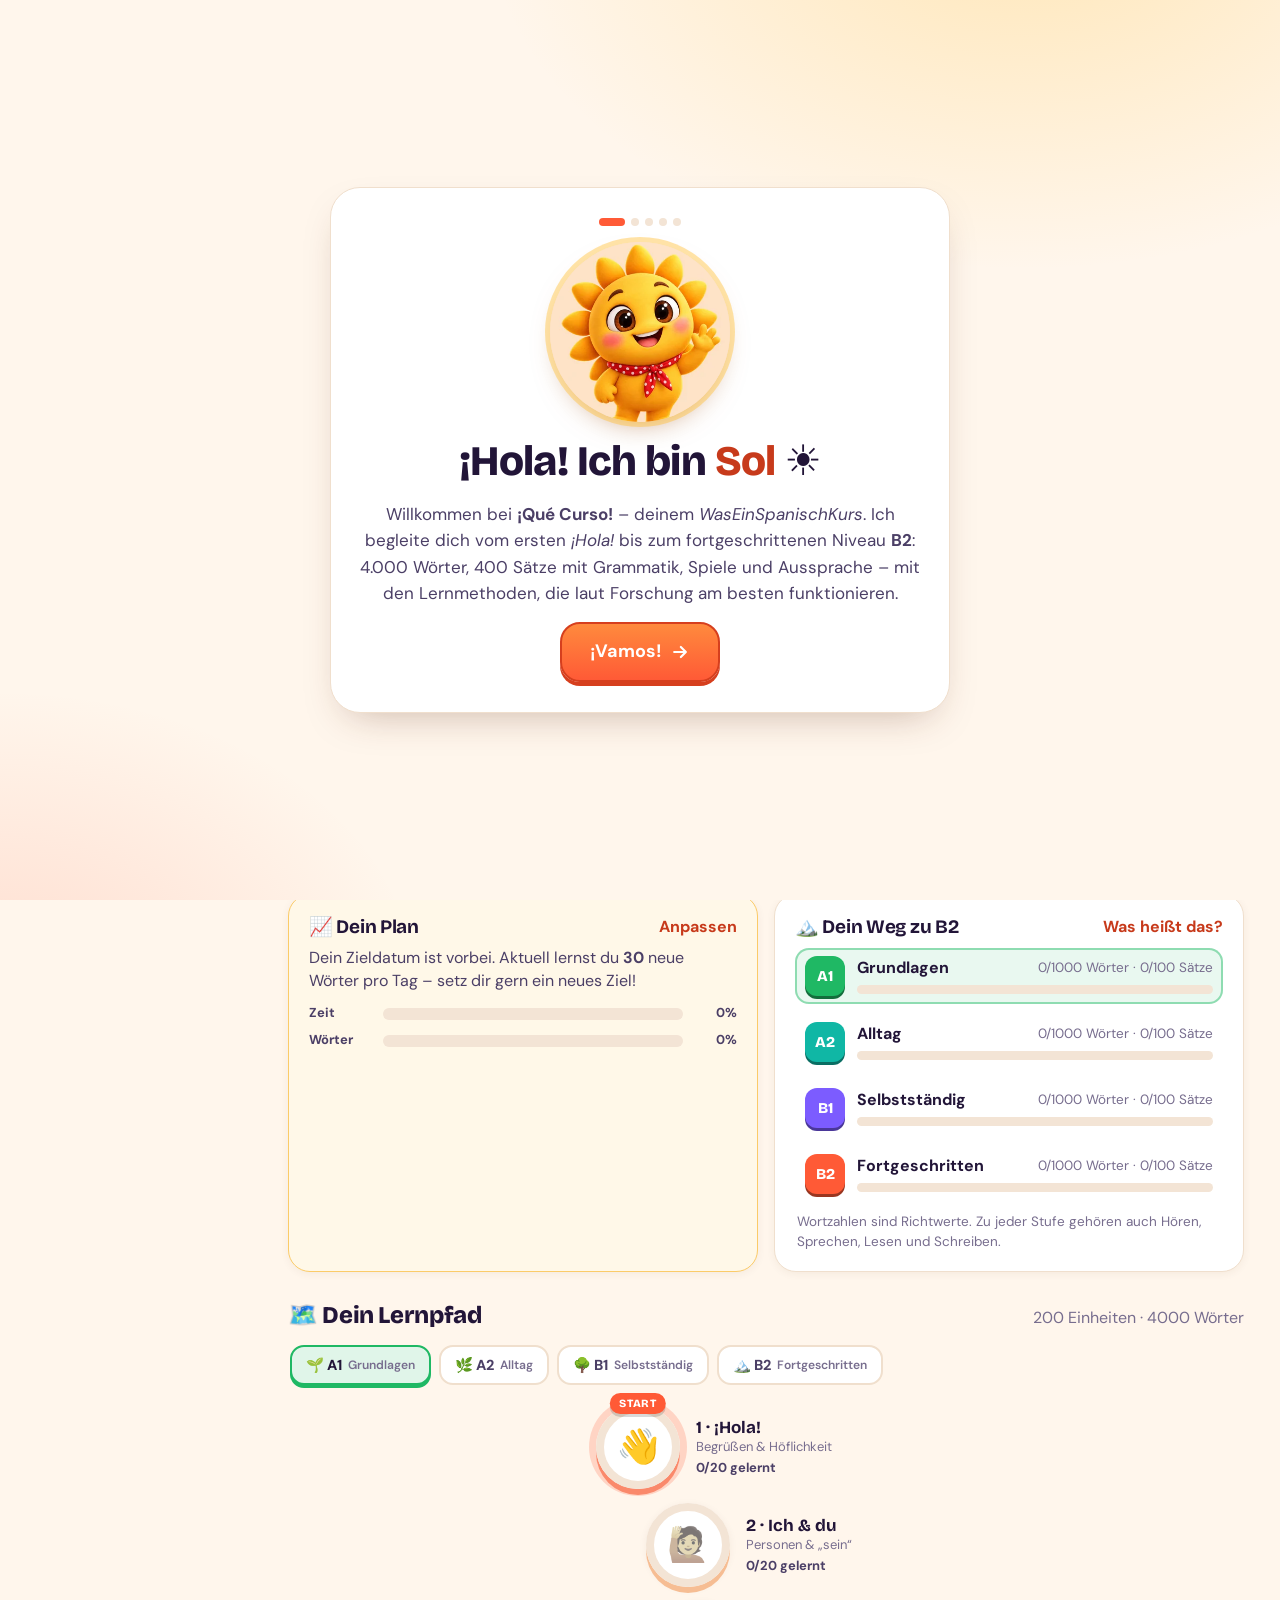
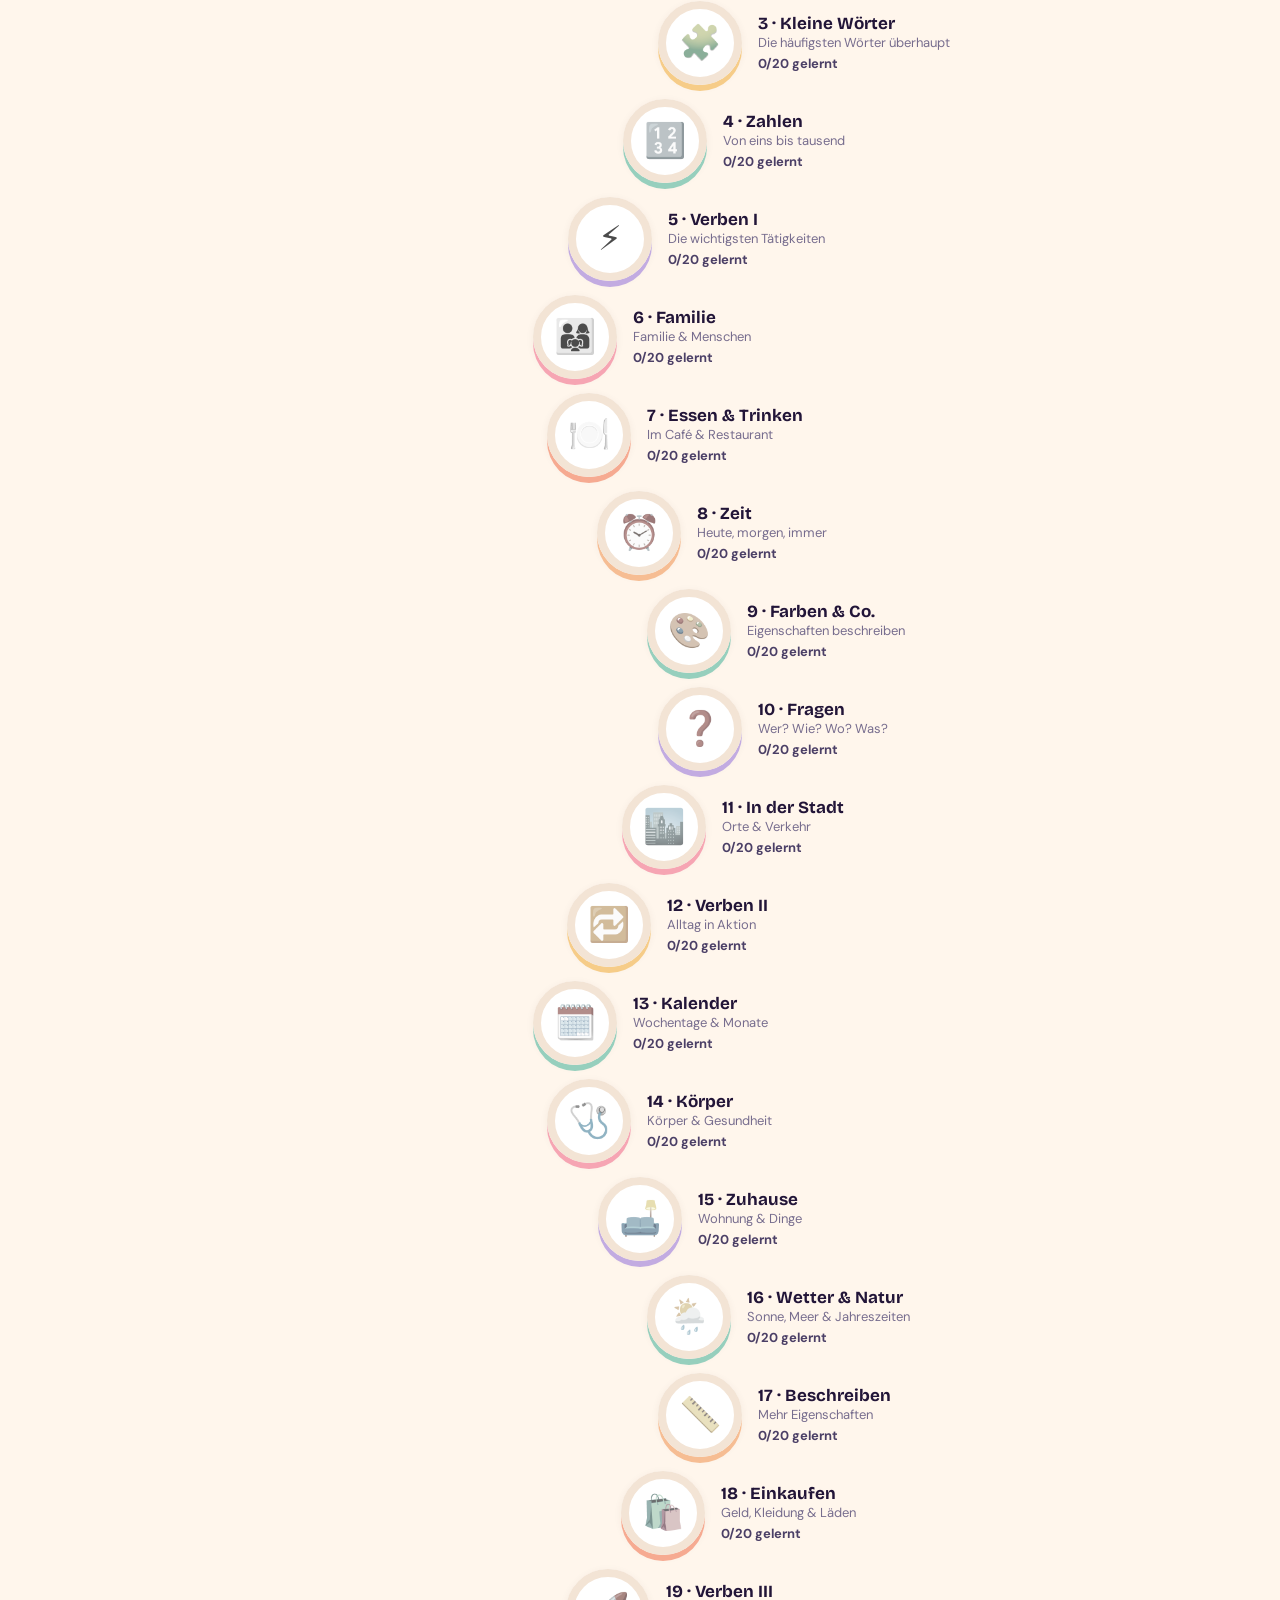
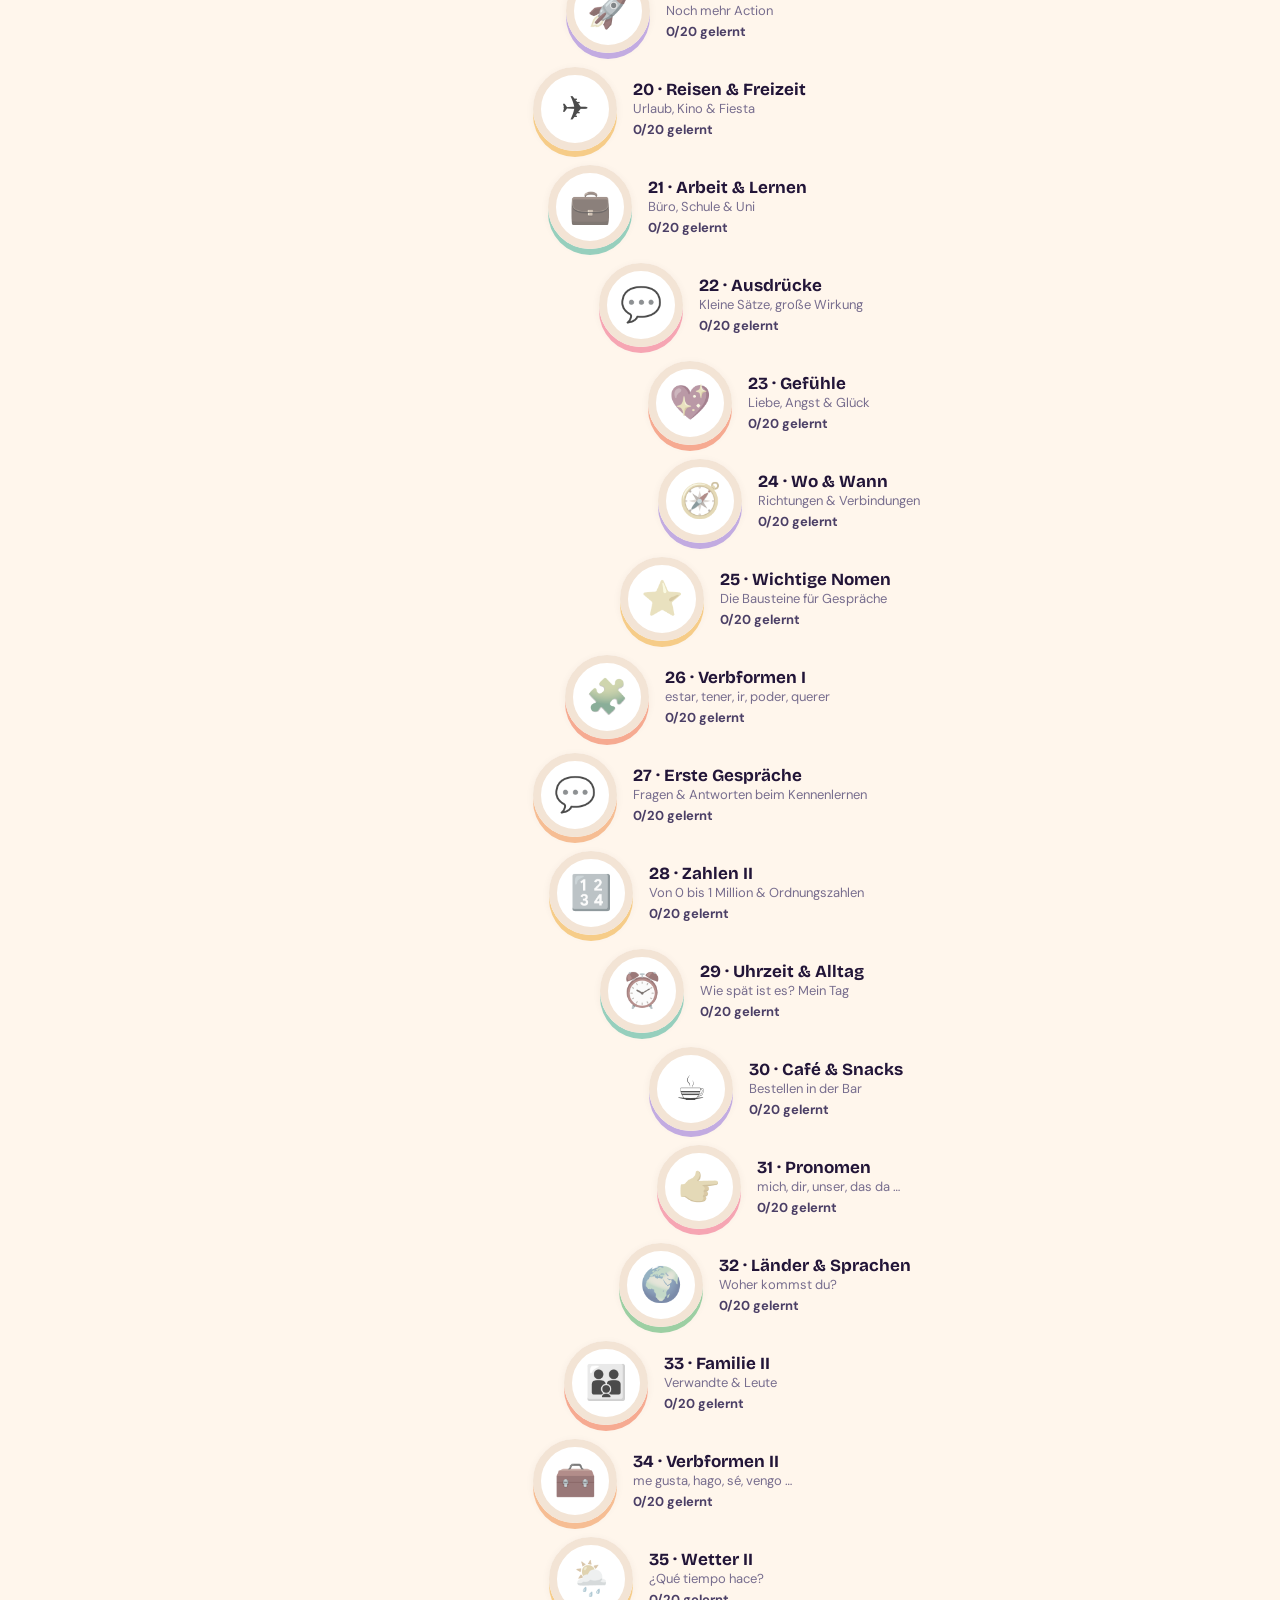
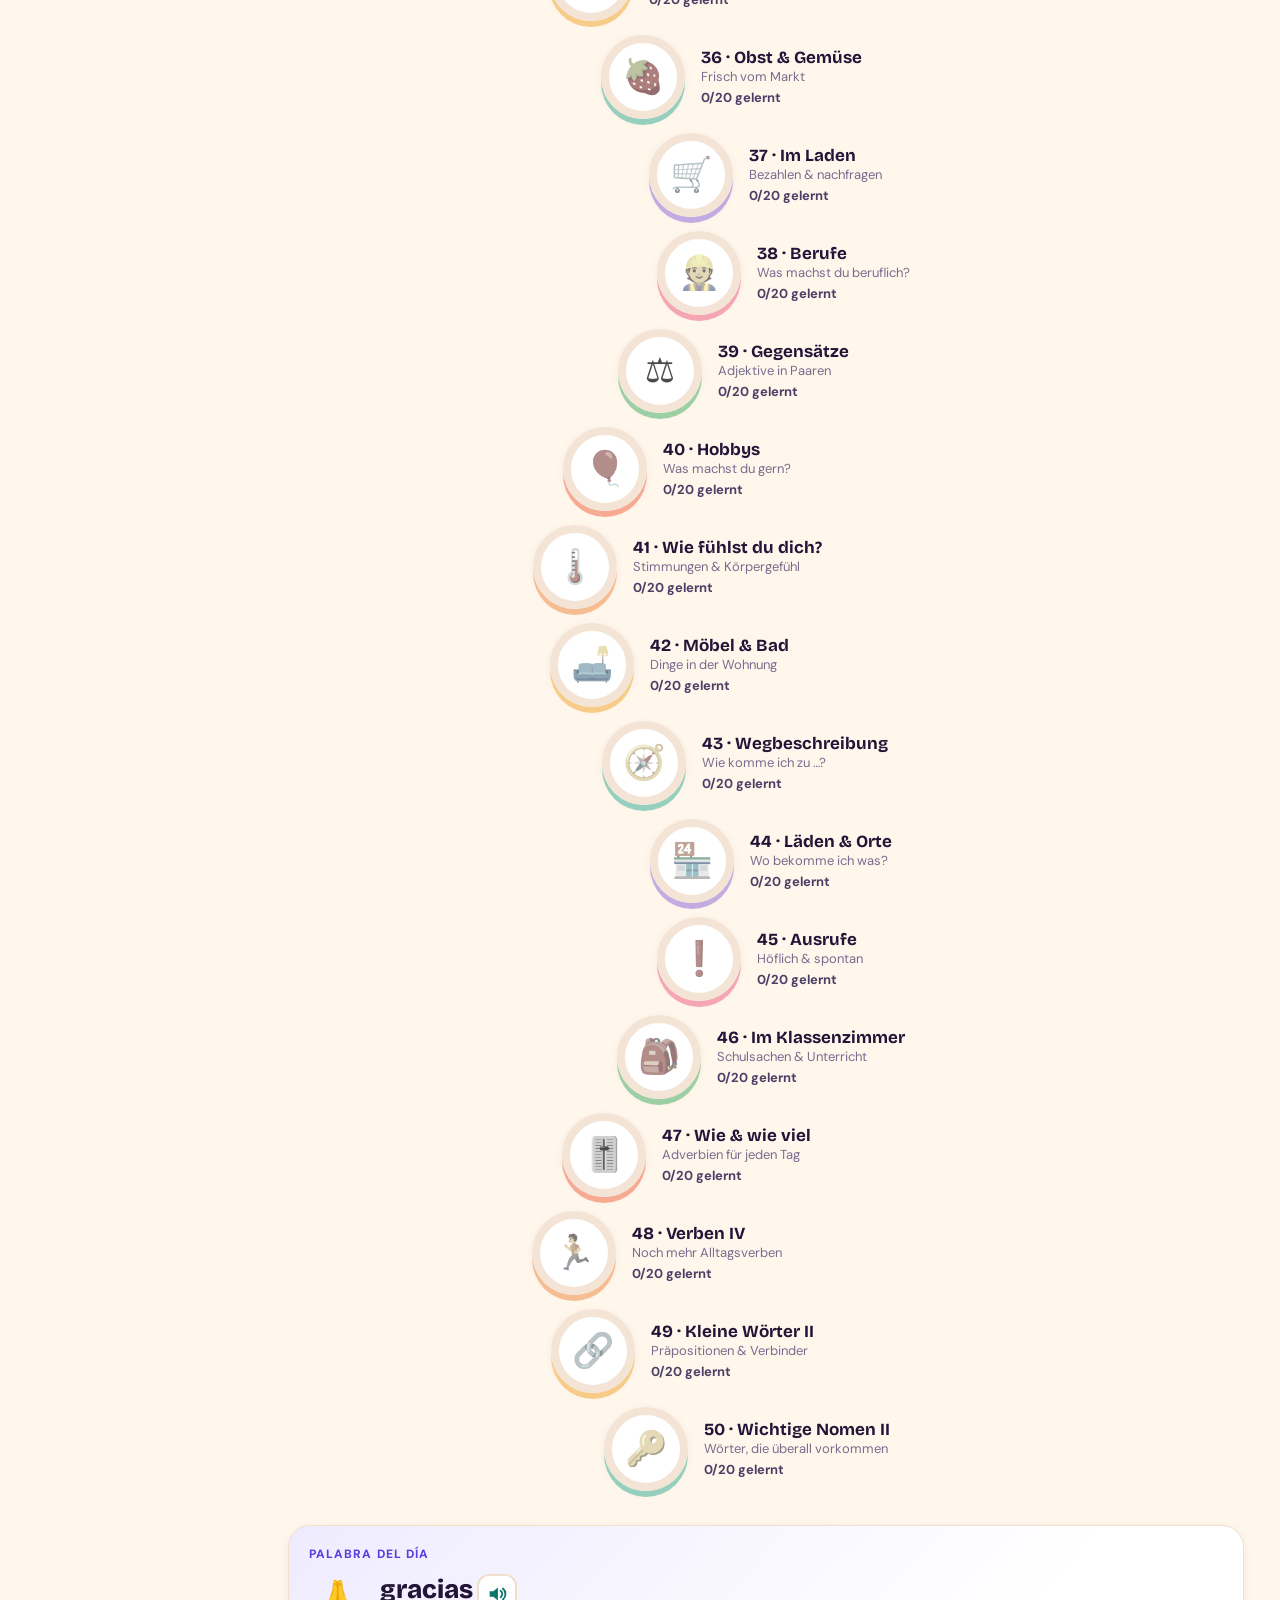
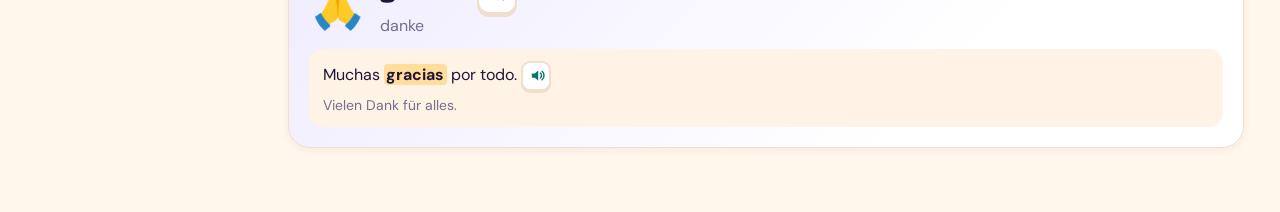
==== index.html @ 117e9589 "Erste Version: ¡Qué Curso! (4.000 Wörter, Verben, Zeiten & Fragen, Web-App) Co-Authored-By: Claude S" ====
<!doctype html>
<html lang="de">
<head>
  <meta charset="utf-8">
  <meta name="viewport" content="width=device-width, initial-scale=1, viewport-fit=cover">
  <title>¡Qué Curso! – Spanisch lernen</title>
  <meta name="description" content="WasEinSpanischKurs – der spielerische Spanischkurs für Deutschsprachige: von A1 bis B2, 4.000 Wörter und 400 Sätze mit Spaced Repetition, Audio, Spielen und Coach Sol.">
  <meta name="theme-color" content="#FF5A36">
  <link rel="icon" type="image/png" href="assets/sol/favicon.png">
  <link rel="manifest" href="manifest.webmanifest">
  <link rel="apple-touch-icon" href="assets/icons/apple-touch-icon.png">
  <meta name="apple-mobile-web-app-capable" content="yes">
  <meta name="mobile-web-app-capable" content="yes">
  <meta name="apple-mobile-web-app-title" content="¡Qué Curso!">
  <meta name="apple-mobile-web-app-status-bar-style" content="default">
  <link rel="preload" as="image" href="assets/sol/wave.webp">
  <link rel="preconnect" href="https://fonts.googleapis.com">
  <link rel="preconnect" href="https://fonts.gstatic.com" crossorigin>
  <link href="https://fonts.googleapis.com/css2?family=Bricolage+Grotesque:opsz,wght@12..96,500;12..96,700;12..96,800&family=DM+Sans:ital,opsz,wght@0,9..40,400;0,9..40,500;0,9..40,700;1,9..40,400&display=swap" rel="stylesheet">
  <link rel="stylesheet" href="css/styles.css">
  <link rel="stylesheet" href="css/extra.css">
  <link rel="stylesheet" href="css/verbs.css">
</head>
<body>
  <div id="app"></div>
  <noscript>¡Qué Curso! braucht JavaScript. Bitte aktiviere es in deinem Browser.</noscript>

  <script src="js/vocab.js"></script>
  <script src="js/vocab-a2.js"></script>
  <script src="js/vocab-b1.js"></script>
  <script src="js/vocab-b2.js"></script>
  <!-- Ergänzungen (Ausbau auf 4.000 Wörter) – core.js sortiert alle Einheiten nach Stufe -->
  <script src="js/vocab-a1b.js"></script>
  <script src="js/vocab-a2b.js"></script>
  <script src="js/vocab-b1b.js"></script>
  <script src="js/vocab-b2b.js"></script>
  <script src="js/sentences.js"></script>
  <script src="js/guide.js"></script>
  <script src="js/verbs-data.js"></script>
  <script src="js/tenses-data.js"></script>
  <script src="js/core.js"></script>
  <script src="js/audio.js"></script>
  <script src="js/ui.js"></script>
  <script src="js/verbs.js"></script>
  <script src="js/session.js"></script>
  <script src="js/drills.js"></script>
  <script src="js/games.js"></script>
  <script src="js/screens.js"></script>
  <script src="js/screens-verbs.js"></script>
  <script src="js/app.js"></script>
  <script src="js/pwa.js"></script>
</body>
</html>
---- css/styles.css ----
/* ¡Qué Curso! – Design
   Warm, sonnig, verspielt: Chili-Orange, Safran, Türkis & Violett. Hell- und Dunkelmodus. */

:root {
  --bg: #FFF6EC;
  --surface: #FFFFFF;
  --surface-2: #FFF3E6;
  --ink: #221538;
  --ink-2: #4B3F66;
  --muted: #776D8E;
  --line: #F0DFCD;
  --track: #F3E4D5;

  --primary: #FF5A36;
  --primary-2: #FF8A3D;
  --primary-dk: #D63F1E;
  --primary-ink: #C73A1B;
  --sun: #FFC23D;
  --sun-ink: #9A6400;
  --teal: #10B7A5;
  --teal-dk: #0B8C7E;
  --teal-ink: #08786C;
  --violet: #7C5CFF;
  --violet-ink: #5B3FE0;
  --pink: #FF4F8B;

  --good: #1FB864; --good-dk: #15924D; --good-ink: #117A3F; --good-bg: #E3F8EB;
  --bad: #F0444B; --bad-dk: #C92F35; --bad-ink: #B4232A; --bad-bg: #FFE8E6;

  --ring-intro: #FFC9B8;
  --ring-learned: #FF5A36;

  /* Diagramme (validiert: CVD-sicher, Kontrast ≥ 3:1) */
  --c1: #E8502E; --c2: #0E9E8F; --plan: #A99FBF;
  --lv0: #EFE3D6; --lv1: #F6926F; --lv2: #EE7048; --lv3: #DD5530; --lv4: #C0421F; --lv5: #9C3415; --lv6: #78270E;

  --shadow-sm: 0 2px 8px rgba(90, 45, 20, .06);
  --shadow: 0 16px 40px -18px rgba(90, 40, 20, .35);
  --radius: 22px;
  --font-d: 'Bricolage Grotesque', ui-rounded, 'Segoe UI', system-ui, sans-serif;
  --font: 'DM Sans', system-ui, -apple-system, 'Segoe UI', Roboto, sans-serif;
  color-scheme: light;
}

@media (prefers-color-scheme: dark) {
  :root:not([data-theme="light"]) {
    --bg: #130E21; --surface: #1F1836; --surface-2: #2A2147;
    --ink: #F7F2FF; --ink-2: #D5CBF0; --muted: #A195C4; --line: #362C5A; --track: #342A57;
    --primary: #FF6A45; --primary-dk: #C4431F; --primary-ink: #FF8E6E;
    --sun-ink: #FFD27A; --teal-ink: #4FE0CF; --violet-ink: #B6A4FF;
    --good-ink: #62E394; --good-bg: #163A2A; --bad-ink: #FF9095; --bad-bg: #43202B;
    --ring-intro: #6E3A36; --ring-learned: #FF6A45;
    --c1: #D9542F; --c2: #14A091; --plan: #8A80A8;
    --lv0: #342A57; --lv1: #A63A18; --lv2: #C44A22; --lv3: #DE5E33; --lv4: #EE7A52; --lv5: #F59C7C; --lv6: #FABDA6;
    --shadow-sm: 0 2px 8px rgba(0, 0, 0, .25);
    --shadow: 0 18px 44px -18px rgba(0, 0, 0, .7);
    color-scheme: dark;
  }
}
:root[data-theme="dark"] {
  --bg: #130E21; --surface: #1F1836; --surface-2: #2A2147;
  --ink: #F7F2FF; --ink-2: #D5CBF0; --muted: #A195C4; --line: #362C5A; --track: #342A57;
  --primary: #FF6A45; --primary-dk: #C4431F; --primary-ink: #FF8E6E;
  --sun-ink: #FFD27A; --teal-ink: #4FE0CF; --violet-ink: #B6A4FF;
  --good-ink: #62E394; --good-bg: #163A2A; --bad-ink: #FF9095; --bad-bg: #43202B;
  --ring-intro: #6E3A36; --ring-learned: #FF6A45;
  --c1: #D9542F; --c2: #14A091; --plan: #8A80A8;
  --lv0: #342A57; --lv1: #A63A18; --lv2: #C44A22; --lv3: #DE5E33; --lv4: #EE7A52; --lv5: #F59C7C; --lv6: #FABDA6;
  --shadow-sm: 0 2px 8px rgba(0, 0, 0, .25);
  --shadow: 0 18px 44px -18px rgba(0, 0, 0, .7);
  color-scheme: dark;
}

/* ---------------- Basis ---------------- */
*, *::before, *::after { box-sizing: border-box; }
html { -webkit-text-size-adjust: 100%; }
body {
  margin: 0;
  font-family: var(--font);
  font-size: 16px;
  line-height: 1.45;
  color: var(--ink);
  background:
    radial-gradient(1100px 600px at 105% -10%, color-mix(in srgb, var(--sun) 22%, transparent), transparent 60%),
    radial-gradient(900px 520px at -10% 105%, color-mix(in srgb, var(--teal) 12%, transparent), transparent 60%),
    var(--bg);
  background-attachment: fixed;
  min-height: 100vh;
  -webkit-font-smoothing: antialiased;
}
h1, h2, h3, h4 { font-family: var(--font-d); letter-spacing: -.015em; line-height: 1.12; }
button { font-family: inherit; }
a { color: var(--primary-ink); }
::selection { background: color-mix(in srgb, var(--sun) 55%, transparent); }
:focus-visible { outline: 3px solid color-mix(in srgb, var(--teal) 70%, transparent); outline-offset: 2px; }
mark { background: color-mix(in srgb, var(--sun) 45%, transparent); color: inherit; padding: 0 .15em; border-radius: .25em; font-weight: 700; }
.ic { width: 22px; height: 22px; flex: none; }

.muted { color: var(--muted); }
.small { font-size: 13.5px; }
.center { text-align: center; }
.row { display: flex; align-items: center; gap: 10px; }
.row.end { justify-content: flex-end; }
.row.center { justify-content: center; }
.row.between { justify-content: space-between; }
.row.wrap { flex-wrap: wrap; }
.gap { gap: 12px; }
.link { color: var(--primary-ink); font-weight: 700; text-decoration: none; }
.link:hover { text-decoration: underline; }
.warn-text { color: var(--bad-ink); font-size: 14px; }
.empty { text-align: center; padding: 40px 16px; color: var(--muted); }

/* ---------------- Layout ---------------- */
#app { display: grid; grid-template-columns: 1fr; min-height: 100vh; }
.main { min-width: 0; }
.sidebar { display: none; }
.topbar {
  position: sticky; top: 0; z-index: 20;
  display: flex; align-items: center; justify-content: space-between; gap: 10px;
  padding: 10px 16px;
  background: color-mix(in srgb, var(--bg) 78%, transparent);
  backdrop-filter: blur(14px); -webkit-backdrop-filter: blur(14px);
}
.brand-mini { display: flex; align-items: center; gap: 6px; font: 800 19px var(--font-d); color: var(--ink); text-decoration: none; letter-spacing: -.02em; white-space: nowrap; }
.xp-l { margin-left: 3px; font-size: 12px; color: var(--muted); }
@media (max-width: 400px) {
  .brand-mini { font-size: 17px; }
  .chip-top { padding: 6px 10px; }
  .xp-l { display: none; }
}
.top-right { display: flex; gap: 8px; align-items: center; margin-left: auto; }
.chip-top { display: inline-flex; align-items: center; gap: 5px; padding: 7px 12px; border-radius: 999px; background: var(--surface); border: 2px solid var(--line); font-size: 14px; white-space: nowrap; }
.chip-top.streak.on { border-color: color-mix(in srgb, var(--primary) 45%, var(--line)); }
.view { max-width: 1040px; margin: 0 auto; padding: 6px 16px 112px; }

.bottom-nav {
  position: fixed; left: 0; right: 0; bottom: 0; z-index: 30;
  display: grid; grid-template-columns: repeat(5, 1fr);
  padding: 6px 6px calc(6px + env(safe-area-inset-bottom));
  background: var(--surface); border-top: 1px solid var(--line);
  box-shadow: 0 -10px 30px -18px rgba(0, 0, 0, .3);
}
.nav-a {
  display: flex; flex-direction: column; align-items: center; gap: 2px;
  padding: 6px 0; border-radius: 14px;
  font-size: 11.5px; font-weight: 700; color: var(--muted); text-decoration: none;
  transition: color .15s, background .15s;
  --nav-cut: var(--surface);
}
.nav-a .ic { width: 24px; height: 24px; }
.nav-a:hover { color: var(--ink-2); }
.nav-a.on { color: var(--primary-ink); background: color-mix(in srgb, var(--primary) 11%, transparent); }
body.in-session .bottom-nav { display: none; }

@media (min-width: 960px) {
  #app { grid-template-columns: 252px 1fr; }
  .sidebar {
    display: flex; flex-direction: column; gap: 22px;
    position: sticky; top: 0; height: 100vh;
    padding: 22px 16px;
    border-right: 1px solid var(--line);
    background: color-mix(in srgb, var(--surface) 65%, transparent);
    backdrop-filter: blur(10px);
  }
  .bottom-nav { display: none; }
  .brand-mini { visibility: hidden; }
  .view { padding: 4px 36px 64px; }
  .topbar { padding: 14px 36px; }
}
.brand { display: flex; align-items: center; gap: 10px; text-decoration: none; color: var(--ink); }
.brand b { display: block; font: 800 23px var(--font-d); letter-spacing: -.02em; }
.brand span { display: block; font-size: 12px; color: var(--muted); font-weight: 600; }
.side-nav { display: flex; flex-direction: column; gap: 4px; }
.side-nav .nav-a { flex-direction: row; gap: 12px; font-size: 15.5px; padding: 11px 14px; }
.side-goal { margin-top: auto; padding: 14px; border-radius: 18px; background: var(--surface); border: 1px solid var(--line); font-size: 14px; }
.sg-head { display: flex; justify-content: space-between; font-weight: 700; margin-bottom: 8px; }
.sg-sub { margin-top: 8px; font-size: 13px; color: var(--muted); }

/* ---------------- Buttons ---------------- */
.btn {
  --b: var(--surface); --bd: var(--line); --fg: var(--ink);
  display: inline-flex; align-items: center; justify-content: center; gap: 8px;
  min-height: 46px; padding: 11px 18px;
  font: 700 15px/1.1 var(--font); color: var(--fg); text-decoration: none;
  background: var(--b); border: 2px solid var(--bd); border-radius: 16px;
  box-shadow: 0 4px 0 var(--bd);
  cursor: pointer; user-select: none;
  transition: transform .08s, box-shadow .08s, filter .15s;
}
.btn:hover { filter: brightness(1.05); }
.btn:active { transform: translateY(3px); box-shadow: 0 1px 0 var(--bd); }
.btn:disabled { opacity: .5; cursor: not-allowed; transform: none; }
.btn .ic { width: 20px; height: 20px; }
.btn.primary { --b: var(--primary); --bd: var(--primary-dk); --fg: #fff; background: linear-gradient(180deg, var(--primary-2), var(--primary)); }
.btn.good { --b: var(--good); --bd: var(--good-dk); --fg: #fff; }
.btn.bad { --b: var(--bad); --bd: var(--bad-dk); --fg: #fff; }
.btn.teal { --b: var(--teal); --bd: var(--teal-dk); --fg: #fff; }
.btn.danger { --b: var(--surface); --bd: color-mix(in srgb, var(--bad) 55%, var(--line)); --fg: var(--bad-ink); }
.btn.ghost { --b: var(--surface); --bd: var(--line); --fg: var(--ink); }
.btn.big { min-height: 52px; padding: 13px 22px; font-size: 16px; }
.btn.huge { min-height: 60px; padding: 16px 28px; font-size: 18px; border-radius: 20px; }
.btn.wide { width: 100%; }
.btn.small { min-height: 36px; padding: 7px 12px; font-size: 13.5px; border-radius: 12px; }
.file-btn { position: relative; }

.icon-btn {
  display: inline-grid; place-items: center; width: 42px; height: 42px; flex: none;
  border-radius: 14px; border: 2px solid var(--line); background: var(--surface); color: var(--ink-2);
  cursor: pointer; text-decoration: none; transition: transform .1s;
}
.icon-btn:hover { color: var(--ink); }
.icon-btn:active { transform: scale(.94); }

.say {
  display: inline-grid; place-items: center; width: 40px; height: 40px; flex: none; vertical-align: middle;
  border-radius: 12px; border: 2px solid var(--line); background: var(--surface); color: var(--teal-ink);
  box-shadow: 0 3px 0 var(--line); cursor: pointer; transition: transform .08s;
}
.say:active { transform: translateY(2px); box-shadow: 0 1px 0 var(--line); }
.say .ic { width: 22px; height: 22px; }
.say.big { width: 58px; height: 58px; border-radius: 18px; background: var(--teal); color: #fff; border-color: var(--teal-dk); box-shadow: 0 4px 0 var(--teal-dk); }
.say.big .ic { width: 30px; height: 30px; }
.say.slow { color: var(--violet-ink); }
.say.mini { width: 30px; height: 30px; border-radius: 9px; box-shadow: 0 2px 0 var(--line); }
.say.mini .ic { width: 17px; height: 17px; }
.say.speaking, .listen-big.speaking { animation: pulse .9s ease-in-out infinite; }

.pill { display: inline-flex; align-items: center; gap: 6px; padding: 4px 10px; border-radius: 999px; font: 800 11.5px var(--font); letter-spacing: .04em; text-transform: uppercase; }
.pill.new, .pill.st-new { background: color-mix(in srgb, var(--sun) 30%, transparent); color: var(--sun-ink); }
.pill.st-learning { background: color-mix(in srgb, var(--primary) 16%, transparent); color: var(--primary-ink); }
.pill.st-learned { background: color-mix(in srgb, var(--teal) 18%, transparent); color: var(--teal-ink); }
.pill.st-master { background: color-mix(in srgb, var(--violet) 18%, transparent); color: var(--violet-ink); }
.pill.st-leech { background: color-mix(in srgb, var(--bad) 16%, transparent); color: var(--bad-ink); }

.card { background: var(--surface); border: 1px solid var(--line); border-radius: var(--radius); padding: 20px; box-shadow: var(--shadow-sm); }
.bar { height: 12px; border-radius: 999px; background: var(--track); overflow: hidden; }
.bar i { display: block; height: 100%; border-radius: inherit; background: linear-gradient(90deg, var(--sun), var(--primary)); transition: width .6s cubic-bezier(.3, 1.2, .5, 1); }

/* ---------------- Maskottchen & Ringe ---------------- */
.mascot { display: block; overflow: visible; }
.mascot .rays { transform-origin: 60px 60px; animation: spin 24s linear infinite; }
.mascot.mood-party, .mascot.mood-cool { animation: bounce 1.2s ease-in-out infinite; }
.ring { position: relative; display: grid; place-items: center; flex: none; }
.ring svg { position: absolute; inset: 0; }
.ring svg circle { transition: stroke-dasharray .8s cubic-bezier(.3, 1.1, .5, 1); }
.ring-in { position: relative; display: flex; flex-direction: column; align-items: center; text-align: center; line-height: 1.1; }

/* ---------------- Start: Hero ---------------- */
.hero {
  position: relative; overflow: hidden;
  display: grid; grid-template-columns: 1fr; gap: 20px;
  margin-top: 6px; padding: 26px 22px;
  border-radius: 30px; color: #fff;
  background: linear-gradient(135deg, #FF4F3A 0%, #FF7A3D 42%, #FFB43A 100%);
  box-shadow: var(--shadow);
}
.hero::before { content: ''; position: absolute; right: -90px; top: -110px; width: 320px; height: 320px; border-radius: 50%; background: rgba(255, 255, 255, .13); }
.hero::after { content: ''; position: absolute; left: 32%; bottom: -150px; width: 300px; height: 300px; border-radius: 50%; background: rgba(255, 255, 255, .08); }
.hero > * { position: relative; z-index: 1; }
.hero-greet { font-weight: 700; font-size: 16px; opacity: .95; }
.hero h1 { font-size: clamp(28px, 4.8vw, 46px); font-weight: 800; margin: 6px 0 10px; line-height: 1.08; }
.hero .hl { display: inline-block; background: #fff; color: #D63F1E; padding: 0 .22em; border-radius: .22em; transform: rotate(-1.5deg); }
.hero .hl2 { display: inline-block; background: #2A1740; color: #fff; padding: 0 .22em; border-radius: .22em; transform: rotate(1deg); }
.hero-sub { margin: 0 0 16px; font-weight: 600; font-size: 15px; opacity: .96; }
.today { display: grid; grid-template-columns: 1fr 1fr; gap: 10px; margin-bottom: 18px; }
.td-item { display: flex; gap: 10px; align-items: center; padding: 12px 14px; border-radius: 18px; background: rgba(255, 255, 255, .17); border: 1px solid rgba(255, 255, 255, .35); font-size: 15px; }
.td-item.ok { background: rgba(255, 255, 255, .3); }
.td-item > div { flex: 1; min-width: 0; }
.td-ic { font-size: 24px; }
.mini-bar { height: 6px; border-radius: 99px; background: rgba(255, 255, 255, .3); margin-top: 6px; overflow: hidden; }
.mini-bar i { display: block; height: 100%; background: #fff; border-radius: inherit; }
.cta-row { display: flex; flex-wrap: wrap; align-items: center; gap: 12px; }
.hero .btn.primary { background: #fff; --bd: #A8321A; --fg: #C73A1B; color: #C73A1B; }
.goal-badge { background: rgba(255, 255, 255, .24); padding: 10px 14px; border-radius: 999px; font-weight: 800; }
.hero-side { display: flex; align-items: center; justify-content: center; position: relative; --track: rgba(255, 255, 255, .22); --ring-intro: rgba(255, 255, 255, .5); --ring-learned: #fff; }
.ring-num { font: 800 48px var(--font-d); letter-spacing: -.03em; }
.ring-lbl { font-size: 13px; font-weight: 700; }
.ring-sub { font-size: 12px; opacity: .85; margin-top: 3px; }
.hero-mascot { position: absolute; right: calc(50% - 150px); bottom: -24px; }
@media (min-width: 760px) {
  .hero { grid-template-columns: 1fr auto; padding: 34px 38px; }
  .hero-side { padding-right: 20px; }
  .hero-mascot { right: -20px; bottom: -26px; }
}
@media (max-width: 480px) { .today { grid-template-columns: 1fr; } .hero-mascot { right: 6px; } }

/* Kennzahlen */
.stat-row { display: grid; grid-template-columns: repeat(2, 1fr); gap: 10px; margin: 16px 0; }
@media (min-width: 760px) { .stat-row { grid-template-columns: repeat(4, 1fr); } }
.stat { display: flex; flex-direction: column; align-items: flex-start; gap: 1px; padding: 14px 16px; border-radius: 20px; background: var(--surface); border: 1px solid var(--line); color: var(--ink); font: inherit; text-align: left; box-shadow: var(--shadow-sm); }
.stat .s-ic { font-size: 21px; width: 40px; height: 40px; display: grid; place-items: center; border-radius: 12px; margin-bottom: 6px; }
.stat b { font: 800 26px var(--font-d); }
.stat span:last-child { font-size: 13px; color: var(--muted); font-weight: 600; }
button.stat { cursor: pointer; transition: transform .12s; }
button.stat:not(:disabled):hover { transform: translateY(-2px); }
button.stat:disabled { cursor: default; }
.t-red .s-ic { background: color-mix(in srgb, var(--primary) 16%, transparent); }
.t-sun .s-ic { background: color-mix(in srgb, var(--sun) 24%, transparent); }
.t-teal .s-ic { background: color-mix(in srgb, var(--teal) 18%, transparent); }
.t-violet .s-ic { background: color-mix(in srgb, var(--violet) 16%, transparent); }

.plan-card.warn { border-color: color-mix(in srgb, var(--sun) 70%, var(--line)); background: color-mix(in srgb, var(--sun) 12%, var(--surface)); }
.plan-head { display: flex; justify-content: space-between; align-items: center; }
.plan-head h3 { margin: 0; font-size: 19px; }
.plan-card p { margin: 8px 0 12px; color: var(--ink-2); }
.pb { display: grid; grid-template-columns: 64px 1fr 44px; align-items: center; gap: 10px; font-size: 13px; font-weight: 700; color: var(--ink-2); margin-top: 8px; }
.pb em { font-style: normal; text-align: right; }
.bar i.time { background: linear-gradient(90deg, var(--violet), var(--pink)); }

.sec-head { display: flex; align-items: baseline; justify-content: space-between; flex-wrap: wrap; gap: 4px 10px; margin: 30px 0 12px; }
.sec-head h2 { margin: 0; font-size: 24px; font-weight: 800; }

/* Lernpfad */
.path { display: flex; flex-direction: column; align-items: center; gap: 14px; padding: 8px 0 12px; --k: .45; }
@media (min-width: 640px) { .path { --k: 1; } }
.pn { display: flex; align-items: center; gap: 16px; width: 340px; max-width: 100%; transform: translateX(calc(var(--off) * var(--k))); }
.pn-btn { position: relative; border: 0; padding: 0; background: none; cursor: pointer; border-radius: 50%; flex: none; transition: transform .15s; }
.pn-btn:hover { transform: scale(1.05); }
.pn-btn:active { transform: scale(.96); }
.pn-btn .ring { background: var(--surface); border-radius: 50%; box-shadow: 0 6px 0 color-mix(in srgb, var(--uc) 40%, var(--line)), var(--shadow-sm); }
.pn-emoji { font-size: 34px; line-height: 1; }
.pn.todo .pn-emoji { filter: grayscale(.7); opacity: .7; }
.pn.done .pn-btn .ring { background: color-mix(in srgb, var(--uc) 16%, var(--surface)); }
.pn.current .pn-btn .ring { animation: bob 2.6s ease-in-out infinite; box-shadow: 0 0 0 7px color-mix(in srgb, var(--uc) 22%, transparent), 0 6px 0 color-mix(in srgb, var(--uc) 55%, var(--line)); }
.pn-flag { position: absolute; top: -12px; left: 50%; transform: translateX(-50%); padding: 4px 9px; border-radius: 999px; background: var(--uc); color: #fff; font: 800 11px var(--font-d); letter-spacing: .08em; box-shadow: 0 3px 0 rgba(0, 0, 0, .15); white-space: nowrap; }
.pn-label { min-width: 0; }
.pn-label b { display: block; font: 700 17px var(--font-d); }
.pn-label span { display: block; font-size: 13px; color: var(--muted); }
.pn-label .pn-count { font-weight: 700; color: var(--ink-2); margin-top: 2px; }

/* Wort des Tages */
.wod { margin-top: 22px; background: linear-gradient(135deg, color-mix(in srgb, var(--violet) 12%, var(--surface)), var(--surface) 70%); }
.wod-tag { font: 800 12px var(--font); letter-spacing: .09em; text-transform: uppercase; color: var(--violet-ink); }
.wod-main { display: flex; align-items: center; gap: 14px; margin: 10px 0; }
.wod-main b { font: 800 26px var(--font-d); }
.wod-emoji { font-size: 46px; }
.wod-ex, .wm-ex, .sh-ex { padding: 12px 14px; border-radius: 14px; background: var(--surface-2); text-align: left; width: 100%; }
.wod-ex small, .wm-ex small, .sh-ex small { display: block; color: var(--muted); margin-top: 4px; font-size: 14px; }

/* ---------------- Seitenköpfe, Suche, Filter ---------------- */
.page-head { padding: 8px 0 16px; }
.page-head h1 { font-size: clamp(28px, 5vw, 40px); font-weight: 800; margin: 4px 0 8px; }
.page-head p { margin: 0 0 8px; max-width: 64ch; }
.search { display: flex; align-items: center; gap: 10px; padding: 0 14px; border-radius: 16px; border: 2px solid var(--line); background: var(--surface); }
.search:focus-within { border-color: var(--teal); }
.search .ic { width: 20px; color: var(--muted); }
.search input { flex: 1; min-width: 0; border: 0; outline: 0; background: transparent; font: 500 16px var(--font); padding: 13px 0; color: var(--ink); }
.filters, .tabs { display: flex; gap: 8px; overflow-x: auto; padding: 12px 2px 4px; scrollbar-width: none; }
.filters::-webkit-scrollbar, .tabs::-webkit-scrollbar { display: none; }
.fchip, .tab { flex: none; padding: 8px 13px; border-radius: 999px; border: 2px solid var(--line); background: var(--surface); font: 700 14px var(--font); color: var(--ink-2); cursor: pointer; }
.fchip span { color: var(--muted); font-weight: 600; margin-left: 3px; }
.fchip.on { background: var(--ink); color: var(--bg); border-color: var(--ink); }
.fchip.on span { color: inherit; opacity: .7; }
.tab { border-radius: 14px; padding: 10px 14px; }
.tab.on { background: var(--primary); color: #fff; border-color: var(--primary-dk); box-shadow: 0 3px 0 var(--primary-dk); }

/* ---------------- Wörterbuch ---------------- */
.wgroup { background: var(--surface); border: 1px solid var(--line); border-radius: 20px; margin-bottom: 10px; overflow: hidden; }
.wgroup summary { display: flex; align-items: center; gap: 10px; padding: 14px 16px; cursor: pointer; list-style: none; }
.wgroup summary::-webkit-details-marker { display: none; }
.wgroup summary::after { content: '›'; font-size: 22px; color: var(--muted); transition: transform .2s; margin-left: 6px; }
.wgroup[open] summary::after { transform: rotate(90deg); }
.wg-emoji { font-size: 24px; }
.wg-bar { margin-left: auto; width: 70px; height: 8px; border-radius: 99px; background: var(--track); overflow: hidden; flex: none; }
.wg-bar i { display: block; height: 100%; background: var(--uc); }
.wlist { padding: 0 8px 8px; }
.wrow { display: flex; align-items: center; gap: 12px; padding: 9px 10px; border-radius: 14px; cursor: pointer; }
.wrow:hover, .wrow:focus-visible { background: var(--surface-2); }
.we { font-size: 26px; width: 36px; text-align: center; flex: none; }
.wt { flex: 1; min-width: 0; }
.wt b { display: block; font-size: 16.5px; }
.wt span { display: block; color: var(--muted); font-size: 14px; white-space: nowrap; overflow: hidden; text-overflow: ellipsis; }
.st-new .wt b { color: var(--ink-2); font-weight: 600; }
.dots { display: inline-flex; gap: 3px; flex: none; }
.dots i { width: 7px; height: 7px; border-radius: 50%; background: var(--track); }
.dots i.on.l1 { background: var(--lv1); } .dots i.on.l2 { background: var(--lv2); } .dots i.on.l3 { background: var(--lv3); }
.dots i.on.l4 { background: var(--lv4); } .dots i.on.l5 { background: var(--lv5); } .dots i.on.l6 { background: var(--lv6); }

/* ---------------- Guía ---------------- */
.guide h2 { font-size: 28px; font-weight: 800; margin: 0 0 6px; }
.guide h3 { font-size: 21px; margin: 26px 0 10px; }
.guide .lead { font-size: 17px; color: var(--ink-2); margin: 0 0 18px; }
.guide p, .guide li { line-height: 1.62; }
.g-cards { display: grid; grid-template-columns: repeat(auto-fill, minmax(260px, 1fr)); gap: 12px; }
.g-card { padding: 16px; border-radius: 18px; background: var(--surface-2); border: 1px solid var(--line); }
.g-card h4 { margin: 6px 0; font-size: 17px; }
.g-card p { margin: 0; font-size: 14.5px; color: var(--ink-2); }
.g-ic { font-size: 28px; }
.g-steps { padding-left: 22px; }
.g-steps li { margin-bottom: 8px; }
.g-list { padding-left: 20px; }
.g-note { margin-top: 20px; padding: 14px 16px; border-radius: 16px; background: color-mix(in srgb, var(--sun) 16%, var(--surface)); border: 1px solid color-mix(in srgb, var(--sun) 50%, transparent); line-height: 1.55; }
.g-rules { display: grid; gap: 10px; }
.g-rule { display: grid; grid-template-columns: 130px 1fr; gap: 14px; align-items: start; padding: 14px; border-radius: 16px; background: var(--surface-2); border: 1px solid var(--line); line-height: 1.6; }
.g-rule.warn { background: color-mix(in srgb, var(--primary) 7%, var(--surface)); border-color: color-mix(in srgb, var(--primary) 30%, var(--line)); }
.g-l { font: 800 18px var(--font-d); color: var(--primary-ink); }
.g-mini { font-size: 13px; color: var(--muted); }
@media (max-width: 560px) { .g-rule { grid-template-columns: 1fr; gap: 4px; } }
b[data-say] { cursor: pointer; color: var(--teal-ink); border-bottom: 2px dotted currentColor; font-weight: 700; border-radius: 3px; transition: background .15s; }
b[data-say]:hover, b[data-say].speaking { background: color-mix(in srgb, var(--teal) 16%, transparent); }
.g-table-wrap { overflow-x: auto; }
.g-table { border-collapse: collapse; width: 100%; min-width: 460px; font-size: 15px; }
.g-table th, .g-table td { padding: 8px 10px; border-bottom: 1px solid var(--line); text-align: left; }
.g-table th { font-family: var(--font-d); }
.g-table strong { color: var(--primary-ink); }
.g-two { display: grid; grid-template-columns: 1fr 1fr; gap: 12px; }
@media (max-width: 560px) { .g-two { grid-template-columns: 1fr; } }
.g-ff { display: grid; grid-template-columns: repeat(auto-fill, minmax(240px, 1fr)); gap: 10px; }
.g-ffi { padding: 14px; border-radius: 16px; background: var(--surface-2); border: 1px solid var(--line); display: flex; flex-direction: column; gap: 2px; }
.g-ffi b { font-size: 18px; width: fit-content; }
.g-ffi span { font-weight: 600; }
.g-ffi em { font-style: normal; font-size: 13.5px; color: var(--bad-ink); }
.g-chips { display: flex; flex-wrap: wrap; gap: 8px; }
.g-chips b[data-say] { padding: 6px 12px; border-radius: 999px; background: var(--good-bg); border: 0; color: var(--good-ink); }

/* ---------------- Spielhalle ---------------- */
.game-grid { display: grid; grid-template-columns: repeat(auto-fill, minmax(240px, 1fr)); gap: 14px; }
.game-card {
  display: flex; flex-direction: column; gap: 8px; padding: 20px; text-align: left;
  border-radius: 24px; border: 2px solid var(--line); color: var(--ink); font: inherit; cursor: pointer;
  background: linear-gradient(160deg, color-mix(in srgb, var(--gc) 17%, var(--surface)), var(--surface) 62%);
  box-shadow: 0 6px 0 color-mix(in srgb, var(--gc) 45%, var(--line));
  transition: transform .15s;
}
.game-card:hover { transform: translateY(-3px) rotate(-.4deg); }
.game-card:active { transform: translateY(2px); }
.gc-ic { font-size: 42px; width: 70px; height: 70px; display: grid; place-items: center; border-radius: 22px; background: color-mix(in srgb, var(--gc) 22%, var(--surface)); }
.game-card h3 { margin: 4px 0 0; font-size: 22px; font-weight: 800; }
.game-card p { margin: 0; color: var(--ink-2); font-size: 14.5px; flex: 1; }
.gc-foot { display: flex; justify-content: space-between; align-items: center; margin-top: 6px; font-weight: 700; font-size: 14px; }
.gc-play { display: inline-flex; align-items: center; gap: 6px; }
.gc-play .ic { width: 18px; height: 18px; }

/* ---------------- Profil & Diagramme ---------------- */
.profile { display: flex; align-items: center; gap: 18px; }
.avatar { width: 76px; height: 76px; flex: none; border-radius: 24px; display: grid; place-items: center; font: 800 36px var(--font-d); color: #fff; background: linear-gradient(135deg, var(--primary), var(--sun)); box-shadow: 0 6px 0 var(--primary-dk); }
.pf-main { flex: 1; min-width: 0; }
.pf-main h2 { margin: 0; font-size: 26px; font-weight: 800; }
.pf-lvl { margin-top: 2px; }
.xpbar { height: 12px; border-radius: 99px; background: var(--track); overflow: hidden; margin: 8px 0 4px; }
.xpbar i { display: block; height: 100%; background: linear-gradient(90deg, var(--sun), var(--primary)); border-radius: inherit; }
.kpis { display: grid; grid-template-columns: repeat(3, 1fr); gap: 10px; margin: 16px 0; }
@media (min-width: 760px) { .kpis { grid-template-columns: repeat(6, 1fr); } }
.kpi { padding: 14px 8px; border-radius: 18px; background: var(--surface); border: 1px solid var(--line); text-align: center; }
.kpi b { display: block; font: 800 23px var(--font-d); }
.kpi span { font-size: 12px; color: var(--muted); font-weight: 700; text-transform: uppercase; letter-spacing: .04em; }
.chart-card { margin-bottom: 16px; }
.ch-head { display: flex; justify-content: space-between; align-items: center; flex-wrap: wrap; gap: 8px; margin-bottom: 8px; }
.ch-head h3 { margin: 0; font-size: 18px; }
.legend { display: flex; gap: 14px; flex-wrap: wrap; font-size: 13px; color: var(--ink-2); }
.legend span { display: inline-flex; align-items: center; gap: 6px; }
.key { display: inline-block; width: 16px; height: 0; border-top: 2px solid; border-radius: 2px; }
.key.s1 { border-color: var(--c1); } .key.s2 { border-color: var(--c2); } .key.plan { border-top: 2px dashed var(--plan); }
.sw { display: inline-block; width: 10px; height: 10px; border-radius: 3px; flex: none; }
.sw.s1 { background: var(--c1); } .sw.s2 { background: var(--c2); }
.chart { display: block; width: 100%; height: auto; overflow: visible; touch-action: pan-y; }
.chart .grid { stroke: var(--line); stroke-width: 1; }
.chart .axis { fill: var(--muted); font: 500 11px var(--font); }
.chart .ln { fill: none; stroke-width: 2; stroke-linejoin: round; stroke-linecap: round; }
.chart .ln.s1 { stroke: var(--c1); } .chart .ln.s2 { stroke: var(--c2); }
.chart .ln.plan { stroke: var(--plan); stroke-dasharray: 5 5; }
.chart .dot { stroke: var(--surface); stroke-width: 2; }
.chart .dot.s1 { fill: var(--c1); } .chart .dot.s2 { fill: var(--c2); }
.chart .today-line { stroke: var(--muted); stroke-width: 1; opacity: .45; }
.chart .xhair { stroke: var(--ink-2); stroke-width: 1; opacity: .6; }
.chart .bar.s1 { fill: var(--c1); } .chart .bar.s2 { fill: var(--c2); }
.chart .bar-g { transition: opacity .15s; }
.chart .bar-g.dim { opacity: .4; }
.chart-tip { position: fixed; z-index: 400; display: none; pointer-events: none; min-width: 130px; padding: 8px 11px; border-radius: 12px; background: var(--surface); color: var(--ink); border: 1px solid var(--line); box-shadow: var(--shadow); font-size: 13px; }
.chart-tip div { display: flex; align-items: center; gap: 6px; margin-top: 3px; color: var(--ink-2); }
.lvbar { display: flex; gap: 2px; height: 22px; border-radius: 8px; overflow: hidden; }
.lvbar i { min-width: 3px; cursor: default; }
.lv0 { background: var(--lv0); } .lv1 { background: var(--lv1); } .lv2 { background: var(--lv2); } .lv3 { background: var(--lv3); }
.lv4 { background: var(--lv4); } .lv5 { background: var(--lv5); } .lv6 { background: var(--lv6); }
.lvlegend { display: flex; flex-wrap: wrap; gap: 8px 16px; margin-top: 12px; font-size: 13px; color: var(--ink-2); }
.lvlegend span { display: inline-flex; align-items: center; gap: 6px; }
.table-view summary { cursor: pointer; color: var(--muted); font-size: 13px; margin-top: 10px; }
.table-view table { width: 100%; border-collapse: collapse; font-size: 14px; margin-top: 8px; }
.table-view th, .table-view td { text-align: left; padding: 6px 8px; border-bottom: 1px solid var(--line); }
.ach-grid { display: grid; grid-template-columns: repeat(auto-fill, minmax(150px, 1fr)); gap: 10px; }
.ach { position: relative; display: flex; flex-direction: column; align-items: center; gap: 4px; padding: 16px 12px 14px; border-radius: 18px; background: var(--surface); border: 1px solid var(--line); text-align: center; }
.ach .ach-ic { font-size: 36px; line-height: 1.1; color: inherit; filter: grayscale(1); opacity: .35; }
.ach b { font: 700 14.5px var(--font-d); }
.ach span { font-size: 12px; color: var(--muted); }
.ach em { position: absolute; top: 8px; right: 10px; font-size: 11px; font-style: normal; color: var(--muted); }
.ach.got { border-color: color-mix(in srgb, var(--sun) 65%, var(--line)); background: color-mix(in srgb, var(--sun) 10%, var(--surface)); }
.ach.got .ach-ic { filter: none; opacity: 1; animation: pop .5s; }

/* ---------------- Einstellungen ---------------- */
.settings { display: grid; gap: 16px; max-width: 780px; }
.set-sec h3 { margin: 0 0 10px; font-size: 20px; }
.set-row { display: flex; align-items: center; justify-content: space-between; gap: 14px; padding: 13px 0; border-top: 1px solid var(--line); cursor: default; }
.set-row.col { flex-direction: column; align-items: stretch; gap: 10px; }
.set-row.hidden { display: none; }
.set-row b { display: block; }
.set-row > div > span { display: block; font-size: 13.5px; color: var(--muted); margin-top: 2px; }
label.set-row { cursor: pointer; }
.range-row { display: flex; align-items: center; gap: 12px; }
.range-row input[type=range] { flex: 1; accent-color: var(--primary); height: 28px; }
.range-row output { min-width: 50px; text-align: center; font: 800 18px var(--font-d); padding: 4px 8px; border-radius: 10px; background: var(--surface-2); }
.settings select, .settings input[type=date], .settings input[type=text], .ob-goal input[type=date] {
  font: 600 15px var(--font); padding: 10px 12px; border-radius: 12px; border: 2px solid var(--line);
  background: var(--surface); color: var(--ink); max-width: 100%; min-width: 0;
}
.settings select { max-width: 280px; }
.switch { position: relative; width: 52px; height: 30px; flex: none; }
.switch input { position: absolute; inset: 0; opacity: 0; margin: 0; cursor: pointer; z-index: 1; }
.switch i { position: absolute; inset: 0; border-radius: 999px; background: var(--track); transition: background .2s; }
.switch i::after { content: ''; position: absolute; top: 3px; left: 3px; width: 24px; height: 24px; border-radius: 50%; background: #fff; box-shadow: 0 2px 5px rgba(0, 0, 0, .25); transition: transform .2s cubic-bezier(.3, 1.4, .5, 1); }
.switch input:checked + i { background: var(--good); }
.switch input:checked + i::after { transform: translateX(22px); }
.switch input:disabled + i { opacity: .4; }
.switch input:focus-visible + i { outline: 3px solid color-mix(in srgb, var(--teal) 70%, transparent); outline-offset: 2px; }
.seg { display: flex; flex-wrap: wrap; gap: 4px; padding: 4px; border-radius: 14px; background: var(--surface-2); }
.seg button { flex: 1; padding: 10px 12px; border: 0; border-radius: 11px; background: transparent; font: 700 14px var(--font); color: var(--ink-2); cursor: pointer; white-space: nowrap; }
.seg button.on { background: var(--surface); color: var(--ink); box-shadow: 0 2px 8px rgba(0, 0, 0, .1); }
.set-summary, .ob-calc { display: flex; align-items: center; gap: 16px; padding: 16px; margin-bottom: 8px; border-radius: 20px; text-align: left; background: color-mix(in srgb, var(--sun) 16%, var(--surface)); border: 1px solid color-mix(in srgb, var(--sun) 45%, transparent); }
.set-summary.warn { background: color-mix(in srgb, var(--bad) 9%, var(--surface)); border-color: color-mix(in srgb, var(--bad) 35%, transparent); }
.set-summary p, .ob-calc p { margin: 4px 0 0; font-size: 14.5px; color: var(--ink-2); }
.ss-big { display: flex; flex-direction: column; align-items: center; flex: none; min-width: 84px; }
.ss-big b { font: 800 46px/1 var(--font-d); color: var(--primary-ink); }
.ss-big span { font-size: 11px; font-weight: 800; text-transform: uppercase; letter-spacing: .04em; text-align: center; color: var(--ink-2); margin-top: 4px; }
.ss-int { font: 700 16px var(--font-d); }

/* ---------------- Modal & Toast ---------------- */
.modal-wrap { position: fixed; inset: 0; z-index: 200; display: grid; place-items: center; padding: 16px; background: rgba(20, 10, 35, .5); backdrop-filter: blur(4px); opacity: 0; transition: opacity .2s; }
.modal-wrap.show { opacity: 1; }
.modal { position: relative; width: min(640px, 100%); max-height: calc(100vh - 32px); overflow: auto; padding: 26px 22px 22px; border-radius: 26px; background: var(--surface); box-shadow: 0 30px 80px -20px rgba(0, 0, 0, .5); transform: translateY(24px) scale(.97); transition: transform .28s cubic-bezier(.3, 1.4, .5, 1); }
.modal-wrap.show .modal { transform: none; }
.modal.small { width: min(430px, 100%); }
.modal.narrow { width: min(500px, 100%); }
.modal-x { position: absolute; top: 12px; right: 12px; z-index: 2; }
@media (max-width: 560px) {
  .modal-wrap { place-items: end center; padding: 0; }
  .modal { border-radius: 26px 26px 0 0; max-height: 90vh; padding-bottom: calc(22px + env(safe-area-inset-bottom)); }
}
.confirm p { margin: 8px 40px 18px 0; font-size: 16px; line-height: 1.5; }
.unit-modal .um-head { display: flex; gap: 14px; align-items: center; padding-right: 40px; }
.um-emoji { font-size: 42px; width: 72px; height: 72px; flex: none; display: grid; place-items: center; border-radius: 22px; background: color-mix(in srgb, var(--uc) 20%, var(--surface)); }
.um-head h2 { margin: 2px 0; font-size: 26px; font-weight: 800; }
.um-stats { display: flex; gap: 16px; flex-wrap: wrap; margin: 16px 0; font-size: 14px; color: var(--ink-2); }
.um-actions { display: flex; flex-wrap: wrap; gap: 10px; margin-bottom: 14px; }
.um-words { border-top: 1px solid var(--line); padding-top: 8px; }
.word-modal { display: flex; flex-direction: column; align-items: center; gap: 10px; text-align: center; }
.wm-emoji { font-size: 64px; line-height: 1; }
.word-modal h2 { margin: 0; font-size: 32px; font-weight: 800; display: flex; align-items: center; justify-content: center; flex-wrap: wrap; gap: 8px; }
.wm-de { font-size: 19px; font-weight: 700; color: var(--ink-2); }
.wm-tip, .sh-tip, .intro-tip { width: 100%; padding: 11px 14px; border-radius: 14px; text-align: left; font-size: 14.5px; line-height: 1.5; background: color-mix(in srgb, var(--violet) 10%, var(--surface)); border: 1px dashed color-mix(in srgb, var(--violet) 40%, transparent); color: var(--ink-2); }
.wm-srs { font-size: 14px; color: var(--ink-2); line-height: 1.7; }
.word-modal .row { width: 100%; }

#toasts { position: fixed; top: 14px; left: 50%; transform: translateX(-50%); z-index: 300; display: flex; flex-direction: column; gap: 8px; width: min(430px, calc(100% - 32px)); pointer-events: none; }
.toast { display: flex; align-items: center; gap: 12px; padding: 12px 16px; border-radius: 18px; background: var(--ink); color: var(--bg); box-shadow: var(--shadow); font-size: 15px; line-height: 1.35; transform: translateY(-16px); opacity: 0; transition: transform .35s cubic-bezier(.3, 1.4, .5, 1), opacity .3s; }
.toast.show { transform: none; opacity: 1; }
.toast.gold { background: linear-gradient(135deg, #FFD260, #FF9A45); color: #2A1500; }
.t-ic { font-size: 28px; }
.confetti { position: fixed; inset: 0; width: 100%; height: 100%; pointer-events: none; z-index: 500; }
.chart-tip .key, .chart-tip .sw { flex: none; }

/* ---------------- Session ---------------- */
.session, .game-ov, .onboard { position: fixed; inset: 0; z-index: 100; display: flex; flex-direction: column; background: var(--bg); }
.session { background: radial-gradient(900px 400px at 50% -10%, color-mix(in srgb, var(--sun) 16%, transparent), transparent 70%), var(--bg); }
.s-top { display: flex; align-items: center; gap: 14px; width: 100%; max-width: 780px; margin: 0 auto; padding: 14px 16px; }
.s-bar { flex: 1; height: 16px; border-radius: 999px; background: var(--track); overflow: hidden; }
.s-bar i { display: block; height: 100%; width: 0; border-radius: inherit; background: linear-gradient(90deg, var(--sun), var(--primary)); box-shadow: inset 0 4px 0 rgba(255, 255, 255, .3); transition: width .45s cubic-bezier(.3, 1.3, .5, 1); }
.s-combo { min-width: 64px; text-align: right; }
.combo-pill { display: inline-block; padding: 6px 11px; border-radius: 999px; background: linear-gradient(135deg, var(--sun), var(--primary)); color: #fff; font: 800 15px var(--font-d); box-shadow: 0 3px 0 var(--primary-dk); }
.combo-pill.bump { animation: bump .45s; }
.s-stage { flex: 1; overflow-y: auto; padding: 6px 16px 24px; -webkit-overflow-scrolling: touch; }
.s-foot { display: flex; align-items: center; justify-content: flex-end; gap: 10px; flex-wrap: wrap; border-top: 2px solid var(--line); background: var(--surface); padding: 14px max(16px, calc((100% - 680px) / 2)) calc(14px + env(safe-area-inset-bottom)); }
.s-foot.hidden { visibility: hidden; }
.s-foot .btn.big, .s-foot .btn.primary { min-width: 150px; }
.s-foot > .muted { margin-right: auto; }
@media (max-width: 520px) { .s-foot .btn { flex: 1; padding-inline: 10px; } .s-foot .btn.primary { flex: 2; min-width: 0; } }
.s-sheet { position: absolute; left: 0; right: 0; bottom: 0; z-index: 5; max-height: 72vh; overflow-y: auto; transform: translateY(105%); transition: transform .32s cubic-bezier(.3, 1.2, .5, 1); padding: 16px max(16px, calc((100% - 680px) / 2)) calc(16px + env(safe-area-inset-bottom)); border-top: 3px solid transparent; box-shadow: 0 -18px 40px -24px rgba(0, 0, 0, .35); }
.s-sheet.show { transform: none; }
.s-sheet.ok { background: var(--good-bg); border-color: var(--good); }
.s-sheet.bad { background: var(--bad-bg); border-color: var(--bad); }
.sh-in { display: flex; flex-direction: column; gap: 10px; }
.sh-head { display: flex; align-items: center; gap: 10px; }
.sh-head h3 { margin: 0; font-size: 26px; font-weight: 800; }
.s-sheet.ok h3 { color: var(--good-ink); }
.s-sheet.bad h3 { color: var(--bad-ink); }
.sh-xp { margin-left: auto; font: 800 16px var(--font-d); color: var(--sun-ink); background: color-mix(in srgb, var(--sun) 25%, transparent); padding: 4px 10px; border-radius: 999px; }
.sh-answer { font-size: 19px; display: flex; align-items: center; gap: 8px; flex-wrap: wrap; }
.sh-answer b { font-size: 22px; }
.sh-note { margin: 0; color: var(--ink-2); }
.sh-word { display: flex; align-items: center; gap: 10px; font-size: 16px; }
.sh-word > div { flex: 1; }
.sh-emoji { font-size: 28px; }
.s-sheet .sh-ex, .s-sheet .sh-tip { background: color-mix(in srgb, var(--surface) 70%, transparent); }

.ex { display: flex; flex-direction: column; gap: 18px; max-width: 660px; margin: 0 auto; padding-top: 8px; }
.ex-label { display: flex; align-items: center; gap: 10px; flex-wrap: wrap; font: 700 21px var(--font-d); color: var(--ink-2); }
.hint-text { text-align: center; color: var(--muted); font-size: 14px; margin: 0; }

.intro-card { position: relative; overflow: hidden; padding: 30px 22px 22px; border-radius: 28px; text-align: center; background: var(--surface); border: 2px solid var(--line); box-shadow: 0 8px 0 color-mix(in srgb, var(--uc) 35%, var(--line)); }
.intro-card::before { content: ''; position: absolute; left: 0; right: 0; top: 0; height: 8px; background: var(--uc); }
.intro-emoji { font-size: 76px; line-height: 1; animation: pop .5s cubic-bezier(.3, 1.6, .5, 1); }
.intro-es { margin-top: 10px; font: 800 clamp(34px, 7vw, 50px)/1.05 var(--font-d); letter-spacing: -.02em; color: var(--primary-ink); }
.intro-audio { display: flex; justify-content: center; align-items: center; gap: 10px; margin: 14px 0 10px; }
.intro-de { font-size: 21px; font-weight: 700; color: var(--ink-2); }
.intro-ex { margin-top: 16px; padding: 14px; border-radius: 16px; background: var(--surface-2); text-align: left; font-size: 17px; }
.intro-ex > div { display: flex; align-items: center; justify-content: space-between; gap: 8px; }
.intro-ex small { display: block; color: var(--muted); margin-top: 4px; font-size: 14.5px; }
.intro-tip { margin-top: 12px; }

.prompt-card { display: flex; flex-direction: column; align-items: center; gap: 10px; padding: 26px 20px; border-radius: 26px; text-align: center; background: var(--surface); border: 2px solid var(--line); box-shadow: 0 6px 0 var(--line); }
.p-emoji { font-size: 60px; line-height: 1; }
.p-main { font: 800 clamp(26px, 5.6vw, 38px)/1.12 var(--font-d); }
.p-main.es { color: var(--primary-ink); }
.p-sub { color: var(--muted); font-weight: 600; }
.opts { display: grid; grid-template-columns: 1fr; gap: 10px; }
@media (min-width: 560px) { .opts { grid-template-columns: 1fr 1fr; } }
.opt {
  display: flex; align-items: center; gap: 12px; min-height: 62px; padding: 12px 16px; text-align: left;
  border-radius: 18px; border: 2px solid var(--line); background: var(--surface); box-shadow: 0 4px 0 var(--line);
  font: 600 17px/1.25 var(--font); color: var(--ink); cursor: pointer;
  transition: transform .08s, border-color .15s, background .15s;
}
.opt:hover:not(:disabled) { border-color: color-mix(in srgb, var(--teal) 55%, var(--line)); }
.opt:active:not(:disabled) { transform: translateY(3px); box-shadow: 0 1px 0 var(--line); }
.opt:disabled { cursor: default; }
.opt .k { display: grid; place-items: center; width: 28px; height: 28px; flex: none; border-radius: 9px; border: 2px solid var(--line); font-size: 13px; font-weight: 800; color: var(--muted); }
.opt.right { border-color: var(--good); background: var(--good-bg); box-shadow: 0 4px 0 var(--good); }
.opt.right .k { background: var(--good); border-color: var(--good); color: #fff; }
.opt.wrong { border-color: var(--bad); background: var(--bad-bg); box-shadow: 0 4px 0 var(--bad); animation: shake .4s; }
.opt.wrong .k { background: var(--bad); border-color: var(--bad); color: #fff; }
@media (hover: none) { .opt .k { display: none; } }

.listen-box { display: flex; align-items: center; justify-content: center; gap: 16px; padding: 14px; }
.listen-big { display: grid; place-items: center; width: 116px; height: 116px; border: 0; border-radius: 36px; cursor: pointer; color: #fff; background: linear-gradient(160deg, #2BD6C2, var(--teal)); box-shadow: 0 7px 0 var(--teal-dk), 0 18px 34px -12px rgba(16, 183, 165, .65); transition: transform .08s; }
.listen-big:active { transform: translateY(4px); box-shadow: 0 3px 0 var(--teal-dk); }
.listen-big .ic { width: 58px; height: 58px; }

.type-box input { width: 100%; padding: 16px 18px; font: 600 22px var(--font); color: var(--ink); border-radius: 18px; border: 2px solid var(--line); background: var(--surface); outline: none; box-shadow: inset 0 3px 0 var(--surface-2); transition: border-color .15s, box-shadow .15s; }
.type-box input:focus { border-color: var(--teal); box-shadow: 0 0 0 4px color-mix(in srgb, var(--teal) 22%, transparent); }
input.right { border-color: var(--good) !important; background: var(--good-bg) !important; }
input.wrong { border-color: var(--bad) !important; background: var(--bad-bg) !important; }
.accents { display: flex; flex-wrap: wrap; justify-content: center; gap: 6px; }
.acc { width: 42px; height: 42px; border-radius: 12px; border: 2px solid var(--line); background: var(--surface); box-shadow: 0 3px 0 var(--line); font: 700 18px var(--font); color: var(--ink); cursor: pointer; }
.acc:active { transform: translateY(2px); box-shadow: 0 1px 0 var(--line); }
.hint-line { text-align: center; min-height: 30px; }
.pattern { font: 700 22px ui-monospace, 'Cascadia Mono', Consolas, monospace; letter-spacing: .18em; }
.pattern i { font-style: normal; color: var(--muted); }
.pattern b { color: var(--teal-ink); }

.sentence-card { padding: 22px 20px; border-radius: 24px; text-align: center; background: var(--surface); border: 2px solid var(--line); box-shadow: 0 6px 0 var(--line); }
.s-es { font-size: clamp(20px, 4.3vw, 27px); font-weight: 600; line-height: 1.55; }
.s-de { margin-top: 8px; color: var(--muted); font-size: 16px; }
.s-de.big { margin: 0; color: var(--ink); font-size: clamp(19px, 4vw, 23px); font-weight: 600; }
.s-hint { margin-top: 10px; font-size: 14px; color: var(--ink-2); }
.blank { display: inline-block; min-width: 92px; height: 1.25em; margin: 0 4px; vertical-align: bottom; border-bottom: 3px solid var(--primary); }
.blank.right, .blank.wrong { min-width: 0; height: auto; padding: 0 4px; border-radius: 6px; font-weight: 800; }
.blank.right { color: var(--good-ink); border-color: var(--good); background: var(--good-bg); }
.blank.wrong { color: var(--bad-ink); border-color: var(--bad); background: var(--bad-bg); }

.build-line { display: flex; flex-wrap: wrap; align-content: flex-start; gap: 8px; min-height: 68px; padding: 10px 4px; border-bottom: 2px dashed var(--line); }
.build-line.right .tile { border-color: var(--good); background: var(--good-bg); }
.build-line.wrong .tile { border-color: var(--bad); background: var(--bad-bg); }
.build-bank { display: flex; flex-wrap: wrap; justify-content: center; gap: 8px; min-height: 58px; }
.tile { padding: 10px 14px; border-radius: 14px; border: 2px solid var(--line); background: var(--surface); box-shadow: 0 3px 0 var(--line); font: 600 18px var(--font); color: var(--ink); cursor: pointer; animation: pop .22s; }
.tile:active { transform: translateY(2px); }

.pairs { display: grid; grid-template-columns: 1fr 1fr; gap: 12px; }
.pairs .col { display: flex; flex-direction: column; gap: 10px; }
.pcard, .pj { min-height: 58px; padding: 12px; border-radius: 16px; border: 2px solid var(--line); background: var(--surface); box-shadow: 0 4px 0 var(--line); font: 600 16px/1.25 var(--font); color: var(--ink); cursor: pointer; transition: opacity .25s, transform .15s, background .15s, border-color .15s; }
.pcard.es, .pj.es { font-weight: 800; color: var(--primary-ink); }
.pcard.sel, .pj.sel { border-color: var(--teal); background: color-mix(in srgb, var(--teal) 13%, var(--surface)); box-shadow: 0 4px 0 var(--teal); transform: translateY(-2px); }
.pcard.matched { opacity: .38; border-color: var(--good); background: var(--good-bg); box-shadow: none; transform: scale(.97); }
.pcard.err, .pj.err { border-color: var(--bad); background: var(--bad-bg); animation: shake .4s; }
.pairs-done { text-align: center; font: 800 21px var(--font-d); color: var(--good-ink); }

.mic-big { display: grid; place-items: center; width: 110px; height: 110px; margin: 0 auto; border: 0; border-radius: 50%; cursor: pointer; color: #fff; background: linear-gradient(160deg, #9C84FF, var(--violet)); box-shadow: 0 7px 0 #4B32C4, 0 18px 34px -12px rgba(124, 92, 255, .6); }
.mic-big .ic { width: 50px; height: 50px; }
.mic-big.rec { background: linear-gradient(160deg, #FF7A7F, var(--bad)); box-shadow: 0 7px 0 var(--bad-dk); animation: pulse .9s infinite; }
.speak-result { text-align: center; color: var(--ink-2); min-height: 1.6em; }

.summary { display: flex; flex-direction: column; align-items: center; gap: 16px; max-width: 580px; margin: 0 auto; padding-top: 6px; text-align: center; }
.summary h2 { margin: 0; font-size: clamp(28px, 6vw, 40px); font-weight: 800; }
.summary h4 { margin: 6px 0 0; font-size: 17px; }
.sum-stats { display: grid; grid-template-columns: repeat(4, 1fr); gap: 10px; width: 100%; }
@media (max-width: 480px) { .sum-stats { grid-template-columns: repeat(2, 1fr); } }
.sum-stats .tile { padding: 12px 8px; border-radius: 18px; border: 2px solid; box-shadow: none; cursor: default; animation: pop .4s both; }
.sum-stats .tile:nth-child(2) { animation-delay: .08s; } .sum-stats .tile:nth-child(3) { animation-delay: .16s; } .sum-stats .tile:nth-child(4) { animation-delay: .24s; }
.sum-stats .tile b { display: block; font: 800 25px var(--font-d); }
.sum-stats .tile span { font-size: 11.5px; font-weight: 800; text-transform: uppercase; letter-spacing: .05em; color: var(--ink-2); }
.tile.t-sun { border-color: var(--sun); background: color-mix(in srgb, var(--sun) 14%, var(--surface)); }
.tile.t-teal { border-color: var(--teal); background: color-mix(in srgb, var(--teal) 12%, var(--surface)); }
.tile.t-violet { border-color: var(--violet); background: color-mix(in srgb, var(--violet) 11%, var(--surface)); }
.tile.t-red { border-color: var(--primary); background: color-mix(in srgb, var(--primary) 11%, var(--surface)); }
.sum-goal { width: 100%; text-align: left; font-size: 14.5px; }
.sum-goal .row { margin-bottom: 6px; }
.sum-split { display: grid; gap: 6px; font-size: 16px; }
.goal-done { padding: 10px 16px; border-radius: 14px; font: 800 18px var(--font-d); color: var(--good-ink); background: var(--good-bg); }
.chips { display: flex; flex-wrap: wrap; justify-content: center; gap: 8px; }
.chip { padding: 8px 13px; border-radius: 999px; border: 2px solid var(--line); background: var(--surface); font: 600 15px var(--font); color: var(--ink); cursor: pointer; }
.chip em { font-style: normal; font-size: 12px; color: var(--teal-ink); }

/* ---------------- Spiele ---------------- */
.game-ov { background: radial-gradient(900px 520px at 50% -12%, color-mix(in srgb, var(--gc) 24%, transparent), transparent 70%), var(--bg); }
.g-top { display: flex; align-items: center; gap: 12px; width: 100%; max-width: 900px; margin: 0 auto; padding: 14px 16px; }
.g-title { flex: 1; font: 800 20px var(--font-d); }
.g-hud { display: flex; gap: 8px; }
.hud-pill { padding: 7px 12px; border-radius: 999px; background: var(--surface); border: 2px solid var(--line); font-weight: 800; font-variant-numeric: tabular-nums; white-space: nowrap; }
.g-stage { flex: 1; display: flex; flex-direction: column; overflow: auto; padding: 8px 16px calc(20px + env(safe-area-inset-bottom)); }
.g-intro, .g-end { display: flex; flex-direction: column; align-items: center; gap: 14px; max-width: 540px; margin: auto; text-align: center; }
.g-intro h2, .g-end h2 { margin: 0; font-size: 34px; font-weight: 800; }
.g-intro p { margin: 0; color: var(--ink-2); font-size: 17px; }
.g-end h4 { margin: 8px 0 0; }
.g-big-ic { font-size: 84px; line-height: 1; animation: bounce 1.4s ease-in-out infinite; }
.g-hs { padding: 8px 14px; border-radius: 999px; background: color-mix(in srgb, var(--gc) 16%, var(--surface)); border: 2px solid color-mix(in srgb, var(--gc) 40%, var(--line)); }
.g-count { margin: auto; font: 800 150px/1 var(--font-d); color: var(--gc); animation: countPop .65s ease-out; }
.g-score { font: 800 46px var(--font-d); }

.blitz { position: relative; display: flex; flex-direction: column; justify-content: center; gap: 22px; width: 100%; max-width: 580px; margin: 0 auto; flex: 1; }
.timebar { height: 14px; border-radius: 999px; background: var(--track); overflow: hidden; }
.timebar i { display: block; height: 100%; background: var(--gc); border-radius: inherit; }
.timebar i.low { background: var(--bad); }
.blitz-card { padding: 36px 20px; border-radius: 28px; text-align: center; background: var(--surface); border: 2px solid var(--line); box-shadow: 0 8px 0 var(--line); transition: background .15s, border-color .15s; }
.blitz-card.in { animation: pop .18s; }
.blitz-card.flash-ok { border-color: var(--good); background: var(--good-bg); }
.blitz-card.flash-bad { border-color: var(--bad); background: var(--bad-bg); animation: shake .4s; }
.b-es { font: 800 clamp(32px, 7vw, 48px)/1.1 var(--font-d); color: var(--primary-ink); }
.b-eq { margin: 8px 0; color: var(--muted); font-weight: 800; }
.b-de { font-size: clamp(20px, 4vw, 26px); font-weight: 700; }
.blitz-btns { display: grid; grid-template-columns: 1fr 1fr; gap: 12px; }
.blitz-btns .btn { min-height: 70px; font-size: 19px; }
kbd { font: 700 11px var(--font); padding: 2px 6px; border-radius: 6px; background: rgba(255, 255, 255, .25); }
@media (hover: none) { kbd { display: none; } }
.blitz-float { position: absolute; left: 0; right: 0; top: 36%; text-align: center; pointer-events: none; }
.blitz-float span { display: inline-block; padding: 6px 14px; border-radius: 999px; font-weight: 800; color: #fff; }
.blitz-float .plus { background: var(--good); }
.blitz-float .minus { background: var(--bad); }
.blitz-float .fly { animation: flyUp 1.1s forwards; }

.pj-grid { display: grid; grid-template-columns: repeat(3, 1fr); gap: 10px; width: 100%; max-width: 760px; margin: auto; }
@media (min-width: 700px) { .pj-grid { grid-template-columns: repeat(4, 1fr); } }
.pj { min-height: 82px; animation: pop .3s both; }
.pj.done { opacity: 0; transform: scale(.85); pointer-events: none; }

.rain { display: flex; flex-direction: column; width: 100%; max-width: 780px; margin: 0 auto; flex: 1; min-height: 360px; }
.rain-area { position: relative; flex: 1; overflow: hidden; border-radius: 24px; border: 2px solid var(--line); background: linear-gradient(180deg, color-mix(in srgb, var(--gc) 11%, var(--surface)), var(--surface)); }
.drop { position: absolute; top: 8px; padding: 8px 14px; border-radius: 999px; white-space: nowrap; font-weight: 700; background: var(--surface); border: 2px solid color-mix(in srgb, var(--gc) 55%, var(--line)); box-shadow: 0 6px 14px -6px rgba(0, 0, 0, .25); will-change: transform; }
.drop.hit { background: var(--good); border-color: var(--good); color: #fff; animation: popOut .45s forwards; }
.drop.miss { background: var(--bad); border-color: var(--bad); color: #fff; animation: popOut .9s .3s forwards; }
.rain-ground { height: 6px; margin: 0 12px; border-radius: 3px; opacity: .55; background: repeating-linear-gradient(90deg, var(--gc) 0 12px, transparent 12px 20px); }
.rain-input input { width: 100%; margin-top: 10px; padding: 14px 16px; font: 600 20px var(--font); color: var(--ink); border-radius: 16px; border: 2px solid var(--line); background: var(--surface); outline: none; }
.rain-input input:focus { border-color: var(--gc); }

.ear { display: flex; flex-direction: column; gap: 16px; width: 100%; max-width: 620px; margin: auto; }
.ear-reveal { text-align: center; min-height: 30px; font-size: 20px; }

/* ---------------- Onboarding ---------------- */
.onboard { z-index: 150; display: grid; place-items: center; padding: 16px; overflow: auto; background: radial-gradient(900px 600px at 80% -10%, color-mix(in srgb, var(--sun) 30%, transparent), transparent 60%), radial-gradient(700px 500px at 0% 110%, color-mix(in srgb, var(--primary) 16%, transparent), transparent 60%), var(--bg); }
.ob-card-wrap { display: flex; flex-direction: column; align-items: center; gap: 16px; width: min(620px, 100%); padding: 30px 24px; border-radius: 30px; text-align: center; background: var(--surface); border: 1px solid var(--line); box-shadow: var(--shadow); }
.ob-card-wrap h1 { margin: 0; font-size: clamp(30px, 6vw, 42px); font-weight: 800; }
.ob-card-wrap h2 { margin: 0; font-size: 28px; font-weight: 800; }
.ob-card-wrap .hl { color: var(--primary-ink); }
.ob-card-wrap > p { margin: 0; }
.ob-lead { font-size: 17px; color: var(--ink-2); line-height: 1.55; }
.ob-hero .mascot { width: 150px; height: 150px; }
.ob-dots { display: flex; gap: 6px; }
.ob-dots i { width: 8px; height: 8px; border-radius: 99px; background: var(--track); transition: width .3s, background .3s; }
.ob-dots i.on { width: 26px; background: var(--primary); }
.ob-dots i.past { background: var(--sun); }
.ob-input { width: 100%; max-width: 360px; padding: 14px 18px; text-align: center; font: 700 22px var(--font); color: var(--ink); border-radius: 18px; border: 2px solid var(--line); background: var(--surface); outline: none; }
.ob-input:focus { border-color: var(--teal); }
.ob-goal { display: grid; grid-template-columns: 1.4fr 1fr; gap: 14px; width: 100%; text-align: left; }
.ob-goal label { display: flex; flex-direction: column; gap: 6px; font-weight: 700; }
@media (max-width: 480px) { .ob-goal { grid-template-columns: 1fr; } }
.ob-calc { width: 100%; }
.ob-choice { display: grid; grid-template-columns: 1fr 1fr; gap: 12px; width: 100%; }
.ob-card { display: flex; flex-direction: column; align-items: center; gap: 4px; padding: 18px 10px; border-radius: 20px; border: 2px solid var(--line); background: var(--surface); box-shadow: 0 4px 0 var(--line); color: var(--ink); cursor: pointer; }
.ob-card span { font-size: 40px; }
.ob-card b { font: 800 18px var(--font-d); }
.ob-card small { color: var(--muted); font-size: 13px; }
.ob-card.on { border-color: var(--primary); box-shadow: 0 4px 0 var(--primary); background: color-mix(in srgb, var(--primary) 8%, var(--surface)); }
.ob-how { display: grid; grid-template-columns: 1fr 1fr; gap: 10px; width: 100%; text-align: left; }
.ob-how > div { padding: 14px; border-radius: 18px; background: var(--surface-2); }
.ob-how span { font-size: 26px; }
.ob-how b { display: block; margin-top: 4px; font-family: var(--font-d); font-size: 16px; }
.ob-how p { margin: 4px 0 0; font-size: 14px; color: var(--ink-2); }
@media (max-width: 480px) { .ob-how { grid-template-columns: 1fr; } }
.ob-btns { display: flex; flex-wrap: wrap; justify-content: center; gap: 10px; }

/* ---------------- Animationen ---------------- */
.pop-in { animation: pop .35s cubic-bezier(.3, 1.5, .5, 1); }
.shake { animation: shake .4s; }
@keyframes pop { from { transform: scale(.85); opacity: 0; } to { transform: scale(1); opacity: 1; } }
@keyframes bump { 0% { transform: scale(1); } 40% { transform: scale(1.3) rotate(-4deg); } 100% { transform: scale(1); } }
@keyframes shake { 0%, 100% { transform: translateX(0); } 20% { transform: translateX(-7px); } 40% { transform: translateX(6px); } 60% { transform: translateX(-4px); } 80% { transform: translateX(3px); } }
@keyframes pulse { 0%, 100% { transform: scale(1); } 50% { transform: scale(1.08); } }
@keyframes spin { to { transform: rotate(360deg); } }
@keyframes bob { 0%, 100% { transform: translateY(0); } 50% { transform: translateY(-6px); } }
@keyframes bounce { 0%, 100% { transform: translateY(0); } 50% { transform: translateY(-8px); } }
@keyframes flyUp { 0% { transform: translateY(0) scale(.8); opacity: 0; } 15% { transform: translateY(-6px) scale(1.05); opacity: 1; } 100% { transform: translateY(-70px) scale(1); opacity: 0; } }
@keyframes popOut { to { scale: 1.35; opacity: 0; } }
@keyframes countPop { from { transform: scale(1.8); opacity: 0; } 40% { opacity: 1; } to { transform: scale(1); opacity: 1; } }

@media (prefers-reduced-motion: reduce) {
  *, *::before, *::after { animation-duration: .001ms !important; animation-iteration-count: 1 !important; transition-duration: .001ms !important; }
}
---- css/extra.css ----
/* ¡Qué Curso! – Erweiterung: Coach Sol, Stufen A1–B2, Satz-Kurs, neue Spiele */
:root { --sol-bg: #FDE1C7; }

/* ---------- Sol ---------- */
.sol-img { object-fit: contain; user-select: none; -webkit-user-drag: none; filter: drop-shadow(0 6px 10px rgba(120, 60, 10, .18)); }
.mascot.sol-img.mood-party, .mascot.sol-img.mood-cool { animation: bounce 1.4s ease-in-out infinite; }
.mascot.sol-img.mood-happy { animation: sway 3.2s ease-in-out infinite; transform-origin: 50% 90%; }
@keyframes sway { 0%, 100% { transform: rotate(-3deg); } 50% { transform: rotate(3deg); } }
.sol-stage {
  position: relative; flex: none; width: var(--s); height: var(--s); border-radius: 50%; overflow: hidden;
  background: var(--sol-bg); isolation: isolate;
  box-shadow: 0 0 0 5px color-mix(in srgb, var(--sun) 45%, transparent), 0 12px 28px -12px rgba(160, 80, 20, .55);
}
.sol-stage video, .sol-stage img { position: absolute; inset: 0; width: 100%; height: 100%; object-fit: cover; transform: scale(1.18) translateY(3%); }
.sol-says { display: flex; align-items: center; gap: 16px; margin: 16px 0; }
.sol-says .bubble {
  position: relative; flex: 1; min-width: 0; padding: 14px 18px; border-radius: 22px;
  background: var(--surface); border: 2px solid color-mix(in srgb, var(--sun) 55%, var(--line));
  box-shadow: var(--shadow-sm); line-height: 1.5;
}
.sol-says .bubble::before {
  content: ""; position: absolute; left: -11px; top: 50%; width: 18px; height: 18px; transform: translateY(-50%) rotate(45deg);
  background: var(--surface);
  border-left: 2px solid color-mix(in srgb, var(--sun) 55%, var(--line));
  border-bottom: 2px solid color-mix(in srgb, var(--sun) 55%, var(--line));
}
.bubble-name { font: 800 12px var(--font); letter-spacing: .08em; text-transform: uppercase; color: var(--sun-ink); margin-bottom: 2px; }
.bubble-text { font-size: 15.5px; color: var(--ink-2); }
.bubble .btn { margin-top: 10px; }
.sol-pose { flex: none; }
@media (max-width: 520px) {
  .sol-says { gap: 12px; }
  .sol-says .sol-stage { --s: 84px !important; }
  .bubble-text { font-size: 14.5px; }
}
.sol-tip { display: flex; align-items: center; gap: 10px; }
.sol-tip .sol-img { flex: none; }
.lvl-chip { display: inline-block; margin-left: 6px; padding: 2px 10px; border-radius: 999px; background: rgba(255, 255, 255, .25); font-size: 13px; font-weight: 800; }
.btn.ghost-light { --b: rgba(255, 255, 255, .18); --bd: rgba(255, 255, 255, .45); --fg: #fff; background: rgba(255, 255, 255, .18); }
.td-item small { display: block; font-size: 12px; opacity: .9; }
.today { grid-template-columns: repeat(3, 1fr); }
@media (max-width: 700px) { .today { grid-template-columns: 1fr; } }
.hero-mascot .sol-img { filter: drop-shadow(0 8px 14px rgba(120, 40, 0, .35)); }

/* ---------- Stufen ---------- */
.home-grid { display: grid; grid-template-columns: 1fr; gap: 16px; }
@media (min-width: 900px) { .home-grid { grid-template-columns: 1fr 1fr; } }
.lv-list { display: grid; gap: 10px; margin-top: 10px; }
.lv-foot { margin: 10px 2px 0; }
.lv-row { display: flex; align-items: center; gap: 12px; padding: 8px 10px; border-radius: 14px; }
.lv-row.cur { background: color-mix(in srgb, var(--lc) 10%, var(--surface)); box-shadow: inset 0 0 0 2px color-mix(in srgb, var(--lc) 45%, transparent); }
.lv-mid { flex: 1; min-width: 0; }
.lv-mid .bar { height: 9px; margin: 5px 0 2px; }
.lv-mid .bar i { background: var(--lc); }
.lv-badge { display: inline-grid; place-items: center; flex: none; width: 40px; height: 40px; border-radius: 12px; background: var(--lc); color: #fff; font: 800 15px var(--font-d); box-shadow: 0 3px 0 color-mix(in srgb, var(--lc) 60%, #000); }
.lv-tabs { display: flex; gap: 8px; overflow-x: auto; padding: 4px 2px 12px; scrollbar-width: none; }
.lv-tabs::-webkit-scrollbar { display: none; }
.lv-tab { flex: none; display: inline-flex; align-items: center; gap: 6px; padding: 9px 14px; border-radius: 14px; border: 2px solid var(--line); background: var(--surface); font: 800 14.5px var(--font); color: var(--ink-2); cursor: pointer; }
.lv-tab small { font-weight: 600; color: var(--muted); }
.lv-tab.on { border-color: var(--lc); background: color-mix(in srgb, var(--lc) 14%, var(--surface)); color: var(--ink); box-shadow: 0 3px 0 var(--lc); }
.lv-head { display: flex; align-items: center; gap: 10px; margin: 18px 0 8px; font: 800 18px var(--font-d); }
.lv-head .lv-badge { width: 34px; height: 34px; font-size: 13px; }
.preset-row { display: flex; flex-wrap: wrap; gap: 8px; }
.preset { display: flex; flex-direction: column; align-items: flex-start; gap: 1px; padding: 8px 12px; border-radius: 12px; border: 2px solid var(--line); background: var(--surface); font: 800 14px var(--font); color: var(--ink); cursor: pointer; }
.preset small { font-weight: 600; color: var(--muted); }
.preset.on { border-color: var(--lc); background: color-mix(in srgb, var(--lc) 12%, var(--surface)); }
.g-levels { display: grid; gap: 10px; }
.g-level { display: flex; gap: 14px; align-items: flex-start; padding: 14px; border-radius: 16px; background: color-mix(in srgb, var(--lc) 8%, var(--surface)); border: 1px solid color-mix(in srgb, var(--lc) 35%, var(--line)); }
.g-level h4 { margin: 2px 0 4px; font-size: 16.5px; }
.g-level p { margin: 0; font-size: 14.5px; color: var(--ink-2); }
.g-lv { flex: none; display: grid; place-items: center; width: 48px; height: 48px; border-radius: 14px; background: var(--lc); color: #fff; font: 800 18px var(--font-d); }

/* ---------- Ziel-Assistent ---------- */
.gm-head { display: flex; align-items: center; gap: 16px; padding-right: 36px; }
.gm-head h2 { margin: 0 0 4px; font-size: 26px; font-weight: 800; }
.gm-head p { margin: 0; }
.gm-options { display: grid; gap: 10px; margin: 16px 0; }
.gm-opt { display: grid; grid-template-columns: auto 1fr auto; grid-template-rows: auto auto; column-gap: 12px; align-items: center; text-align: left; padding: 12px 14px; border-radius: 16px; border: 2px solid var(--line); background: var(--surface); color: var(--ink); font: inherit; cursor: pointer; }
.gm-opt .gm-emoji { grid-row: span 2; font-size: 28px; }
.gm-opt b { font-family: var(--font-d); font-size: 16px; }
.gm-opt > span:nth-of-type(2) { font-weight: 800; color: var(--ink-2); }
.gm-opt small { grid-column: 2 / 4; color: var(--muted); font-size: 13px; }
.gm-opt.on { border-color: var(--lc); background: color-mix(in srgb, var(--lc) 10%, var(--surface)); box-shadow: 0 3px 0 var(--lc); }
.gm-custom { display: grid; grid-template-columns: 1fr 1fr; gap: 12px; }
.gm-custom label { display: flex; flex-direction: column; gap: 6px; font-weight: 700; font-size: 14px; }
.gm-custom input { font: 600 15px var(--font); padding: 10px 12px; border-radius: 12px; border: 2px solid var(--line); background: var(--surface); color: var(--ink); }
.gm-calc { margin: 12px 0 16px; padding: 12px 14px; border-radius: 14px; background: color-mix(in srgb, var(--sun) 16%, var(--surface)); font-size: 15px; }

/* ---------- Satz-Kurs ---------- */
.sent-cta { margin: 4px 0 18px; }
.topic-grid { display: grid; grid-template-columns: repeat(auto-fill, minmax(280px, 1fr)); gap: 12px; }
.topic-card { display: flex; gap: 14px; align-items: flex-start; padding: 16px; text-align: left; border-radius: 20px; border: 2px solid var(--line); background: var(--surface); color: var(--ink); font: inherit; cursor: pointer; box-shadow: 0 4px 0 color-mix(in srgb, var(--lc) 35%, var(--line)); transition: transform .15s; }
.topic-card:hover { transform: translateY(-2px); }
.tc-emoji { flex: none; display: grid; place-items: center; width: 52px; height: 52px; border-radius: 16px; font-size: 28px; background: color-mix(in srgb, var(--lc) 16%, var(--surface)); }
.tc-main { flex: 1; min-width: 0; }
.tc-main b { display: block; font: 700 17px var(--font-d); }
.tc-main > span { display: block; margin: 3px 0 8px; font-size: 13.5px; color: var(--muted); line-height: 1.4; }
.tc-bar { display: flex; align-items: center; gap: 8px; }
.tc-bar .bar { flex: 1; height: 8px; }
.tc-bar .bar i { background: var(--lc); }
.tc-bar em { font-style: normal; font-size: 12.5px; font-weight: 800; color: var(--ink-2); }
.gram-box { margin-top: 14px; padding: 12px 14px; border-radius: 16px; text-align: left; line-height: 1.6; font-size: 15px; background: color-mix(in srgb, var(--violet) 8%, var(--surface)); border: 1px dashed color-mix(in srgb, var(--violet) 40%, transparent); color: var(--ink-2); }
.gram-box summary { display: flex; align-items: center; gap: 8px; cursor: pointer; list-style: none; }
.gram-box summary::-webkit-details-marker { display: none; }
.gram-box[open] summary { margin-bottom: 6px; }
.gram-box.open { display: flex; gap: 12px; align-items: flex-start; margin: 12px 0 14px; }
.gram-box.open .sol-img { flex: none; }
.sent-rows { border-top: 1px solid var(--line); padding-top: 6px; }
.srow { display: flex; align-items: center; gap: 10px; padding: 9px 8px; border-radius: 12px; }
.srow:hover { background: var(--surface-2); }
.sr-main { flex: 1; min-width: 0; }
.sr-main b { display: block; font-weight: 700; }
.sr-main span { display: block; font-size: 13.5px; color: var(--muted); }
.srow.st-new .sr-main b { font-weight: 600; color: var(--ink-2); }
.sent-card .sent-es { display: flex; flex-wrap: wrap; justify-content: center; gap: 4px 6px; margin-top: 6px; font: 800 clamp(24px, 5vw, 34px)/1.25 var(--font-d); }
.tok { border: 0; background: none; padding: 2px 4px; border-radius: 8px; font: inherit; color: var(--primary-ink); cursor: pointer; }
.tok:hover, .tok.speaking { background: color-mix(in srgb, var(--sun) 35%, transparent); }
.sent-list { display: grid; gap: 8px; width: 100%; }
.sent-chip { display: flex; flex-direction: column; align-items: flex-start; gap: 2px; padding: 10px 14px; border-radius: 14px; border: 2px solid var(--line); background: var(--surface); color: var(--ink); font: inherit; text-align: left; cursor: pointer; }
.sent-chip small { color: var(--muted); }
.sh-sent { padding: 10px 14px; border-radius: 14px; background: color-mix(in srgb, var(--surface) 70%, transparent); }
.sh-sent > div { display: flex; align-items: center; gap: 8px; font-size: 17px; }
.sh-sent small { display: block; color: var(--muted); margin-top: 2px; }
.sh-gram { padding: 10px 14px; border-radius: 14px; background: color-mix(in srgb, var(--surface) 70%, transparent); font-size: 14.5px; line-height: 1.55; }
.sh-gram summary { cursor: pointer; font-weight: 700; }
.sh-diff .diff, .dict-feed .diff { margin-top: 4px; font-size: 17px; line-height: 1.8; }
.diff span { padding: 1px 4px; border-radius: 6px; }
.d-ok { background: color-mix(in srgb, var(--good) 18%, transparent); }
.d-acc { background: color-mix(in srgb, var(--sun) 35%, transparent); }
.d-miss { background: color-mix(in srgb, var(--bad) 18%, transparent); text-decoration: underline wavy var(--bad); text-underline-offset: 4px; }
.d-extra { background: color-mix(in srgb, var(--muted) 18%, transparent); text-decoration: line-through; color: var(--muted); }
.type-box textarea { width: 100%; padding: 14px 16px; font: 600 20px/1.4 var(--font); color: var(--ink); border-radius: 18px; border: 2px solid var(--line); background: var(--surface); outline: none; resize: none; box-shadow: inset 0 3px 0 var(--surface-2); }
.type-box textarea:focus { border-color: var(--teal); box-shadow: 0 0 0 4px color-mix(in srgb, var(--teal) 22%, transparent); }
textarea.right { border-color: var(--good) !important; background: var(--good-bg) !important; }
textarea.wrong { border-color: var(--bad) !important; background: var(--bad-bg) !important; }
.opts.one { grid-template-columns: 1fr; }

/* ---------- Spiele (neu) ---------- */
.gc-top { display: flex; align-items: flex-start; justify-content: space-between; gap: 8px; }
.gc-badge { padding: 4px 10px; border-radius: 999px; font-size: 12px; font-weight: 800; background: color-mix(in srgb, var(--gc) 16%, var(--surface)); color: var(--ink-2); white-space: nowrap; }
.sprint, .voice, .dict, .bmaster { display: flex; flex-direction: column; gap: 16px; width: 100%; max-width: 600px; margin: 0 auto; flex: 1; justify-content: center; }
.sprint-card { display: flex; flex-direction: column; align-items: center; gap: 8px; padding: 26px 20px; border-radius: 26px; background: var(--surface); border: 2px solid var(--line); box-shadow: 0 6px 0 var(--line); text-align: center; }
.sprint-card.in { animation: pop .18s; }
.sprint-in input { width: 100%; padding: 16px 18px; font: 700 22px var(--font); color: var(--ink); text-align: center; border-radius: 18px; border: 2px solid var(--line); background: var(--surface); outline: none; }
.sprint-in input:focus { border-color: var(--gc); box-shadow: 0 0 0 4px color-mix(in srgb, var(--gc) 22%, transparent); }
.sprint-feed, .speak-result { text-align: center; min-height: 28px; font-size: 17px; }
.sprint-feed .ok, .speak-result .ok { color: var(--good-ink); font-weight: 800; }
.sprint-feed .bad { color: var(--bad-ink); }
.voice .prompt-card { box-shadow: 0 6px 0 var(--line); }
.bmaster .build-line.right .tile { border-color: var(--good); background: var(--good-bg); }
.tile:disabled { cursor: default; }
.pf-sol { flex: none; }
@media (max-width: 560px) { .pf-sol { display: none; } }
.sum-mascot { margin-bottom: 4px; }
.ob-hero .sol-stage { margin: 0 auto; }
a.chip-top { color: var(--ink); text-decoration: none; }
a.chip-top:hover { border-color: color-mix(in srgb, var(--primary) 40%, var(--line)); }

/* „Kann gerade nicht hören / sprechen“ */
.s-foot .quiet-btn { font-size: 14px; color: var(--muted); }
.quiet-card { border-style: dashed; }
.quiet-card .p-sub, .quiet-card .s-hint { color: var(--muted); font-size: 14px; }
@media (max-width: 520px) { .s-foot .quiet-btn { flex-basis: 100%; order: 9; min-height: 40px; } }
---- css/verbs.css ----
/* ¡Qué Curso! – Verben, Zeiten & Fragen */

/* Navigation: 6 Einträge unten, Guía als Symbol oben */
.bottom-nav { grid-template-columns: repeat(6, 1fr); }
.bottom-nav .nav-a { font-size: 11px; }
.guide-top { display: inline-grid; }
@media (min-width: 960px) { .guide-top { display: none; } }

/* Start-Karten */
.area-cards { display: grid; grid-template-columns: repeat(auto-fit, minmax(260px, 1fr)); gap: 12px; margin: 16px 0; }
.area-card { display: flex; align-items: center; gap: 14px; padding: 14px 16px; border-radius: 20px; text-decoration: none; color: var(--ink);
  background: color-mix(in srgb, var(--ac) 9%, var(--surface)); border: 2px solid color-mix(in srgb, var(--ac) 35%, var(--line)); transition: transform .15s; }
.area-card:hover { transform: translateY(-2px); }
.area-card .ar-ic { flex: none; font-size: 30px; color: inherit; width: 54px; height: 54px; display: grid; place-items: center; border-radius: 17px; background: color-mix(in srgb, var(--ac) 20%, var(--surface)); }
.area-card b { display: block; font: 800 18px var(--font-d); }
.area-card span { color: var(--muted); font-size: 14px; }
.area-card em { font-style: normal; color: var(--primary-ink); font-weight: 700; }

/* Konjugationstabelle */
.conj-table { display: grid; gap: 6px; margin: 12px 0; text-align: left; }
.cj-row { display: grid; grid-template-columns: minmax(96px, 36%) 1fr; align-items: center; gap: 8px; padding: 5px 10px; border-radius: 14px; background: var(--surface-2); border: 1px solid var(--line); }
.cj-row.irr { background: color-mix(in srgb, var(--sun) 22%, var(--surface)); border-color: color-mix(in srgb, var(--sun) 60%, var(--line)); }
.cj-p { color: var(--muted); font-size: 14px; font-weight: 600; }
.cj-f { justify-self: start; border: 0; background: transparent; font: 800 19px var(--font-d); color: var(--primary-ink); cursor: pointer; padding: 2px 8px; border-radius: 8px; text-align: left; }
.cj-f:hover { background: color-mix(in srgb, var(--primary) 10%, transparent); }
.cj-dot { display: inline-block; width: 10px; height: 10px; border-radius: 50%; background: var(--sun); vertical-align: -1px; }
.cj-legend { text-align: center; margin: 4px 0 10px; }
.vb-intro .intro-es { margin-bottom: 0; }

/* Aufgaben-Kopf */
.vb-prompt { gap: 6px; }
.vb-inf { font-size: 17px; }
.vb-person { display: grid; gap: 2px; justify-items: center; }
.vb-tense { padding: 4px 12px; border-radius: 999px; font: 800 13px var(--font); color: var(--ink); background: color-mix(in srgb, var(--tc) 20%, var(--surface)); border: 2px solid color-mix(in srgb, var(--tc) 50%, transparent); }
.vt-grid { display: grid; gap: 8px; }
.vt-row { display: grid; grid-template-columns: minmax(96px, 36%) 1fr; align-items: center; gap: 10px; }
.vt-row input { width: 100%; min-width: 0; padding: 11px 14px; border-radius: 14px; border: 2px solid var(--line); background: var(--surface); color: var(--ink); font: 700 19px var(--font); }
.vt-row input:focus { outline: none; border-color: var(--teal); box-shadow: 0 0 0 4px color-mix(in srgb, var(--teal) 20%, transparent); }
.vt-row input.right { border-color: var(--good); background: var(--good-bg); color: var(--good-ink); }
.vt-row input.wrong { border-color: var(--bad); background: var(--bad-bg); color: var(--bad-ink); }
.vt-grid.shake { animation: shake .4s; }
.sig-card .p-main { font-size: clamp(24px, 5vw, 34px); }
.opt .t small { display: block; font-weight: 500; color: var(--muted); font-size: 13px; margin-top: 1px; }
.tr-hide summary { cursor: pointer; color: var(--muted); font-size: 13.5px; margin-top: 8px; }
.tr-hide .s-de { margin-top: 4px; }

/* Verben-Bildschirm */
.vb-cta { margin: 4px 0 16px; }
.werkstatt { margin: 0 0 6px; }
.werkstatt .plan-head h3 { margin: 0; }
.topic-chips { display: flex; flex-wrap: wrap; gap: 8px; margin: 10px 0 14px; }
.topic-chip { display: inline-flex; gap: 8px; align-items: baseline; padding: 8px 12px; border-radius: 12px; border: 2px solid var(--line); background: var(--surface-2); font: 600 14.5px var(--font); color: var(--ink); cursor: pointer; }
.topic-chip b { font-weight: 800; }
.topic-chip small { color: var(--muted); }
.topic-chip:hover { border-color: color-mix(in srgb, var(--primary) 45%, var(--line)); }

.tense-chips { display: flex; flex-wrap: wrap; gap: 8px; margin: 6px 0 12px; }
.tchip { display: inline-flex; flex-direction: column; align-items: flex-start; padding: 8px 12px; border-radius: 14px; border: 2px solid var(--line); background: var(--surface); font: 800 14px var(--font); color: var(--ink-2); cursor: pointer; text-align: left; }
.tchip small { font-weight: 600; color: var(--muted); font-size: 12px; }
.tchip.on { border-color: var(--tc); background: color-mix(in srgb, var(--tc) 14%, var(--surface)); box-shadow: 0 3px 0 var(--tc); color: var(--ink); }
.tchip:hover:not(.on) { border-color: color-mix(in srgb, var(--tc) 55%, var(--line)); }
.tense-chips.small .tchip { padding: 6px 10px; font-size: 13px; border-radius: 12px; }
.tense-blurb { padding: 12px 14px; border-radius: 16px; background: var(--surface); border: 1px solid var(--line); margin-bottom: 8px; }
.tense-blurb .bar { margin: 8px 0 4px; }

.vgroup { margin-top: 8px; }
.vgroup .sec-head { margin: 22px 0 6px; }
.vgroup .sec-head h2 { font-size: 21px; }
.vg-text { margin: 0 0 12px; max-width: 70ch; font-size: 14.5px; }
.verb-grid { display: grid; grid-template-columns: repeat(auto-fill, minmax(156px, 1fr)); gap: 10px; }
.verb-chip { display: flex; align-items: center; gap: 10px; text-align: left; padding: 10px 12px; border-radius: 16px; border: 2px solid var(--line); background: var(--surface); cursor: pointer; font: inherit; color: var(--ink); transition: transform .12s, border-color .12s; min-width: 0; }
.verb-chip:hover { border-color: color-mix(in srgb, var(--gc) 55%, var(--line)); transform: translateY(-1px); }
.vc-emoji { font-size: 26px; flex: none; }
.vc-main { display: grid; min-width: 0; flex: 1; }
.vc-main b { font: 800 16px var(--font-d); overflow: hidden; text-overflow: ellipsis; white-space: nowrap; }
.vc-main small { color: var(--muted); font-size: 12.5px; white-space: nowrap; overflow: hidden; text-overflow: ellipsis; }
.vc-main .dots { margin-top: 5px; }
.verb-chip.st-learning { border-color: color-mix(in srgb, var(--primary) 40%, var(--line)); }
.verb-chip.st-learned { border-color: color-mix(in srgb, var(--teal) 55%, var(--line)); background: color-mix(in srgb, var(--teal) 7%, var(--surface)); }
.verb-chip.st-master { border-color: color-mix(in srgb, var(--violet) 55%, var(--line)); background: color-mix(in srgb, var(--violet) 8%, var(--surface)); }

.verb-modal .um-head { margin-bottom: 8px; }
.vm-status { display: flex; align-items: center; gap: 8px; margin: 0 0 4px; }
.vm-ex { margin: 10px 0 0; }
.vm-ex small { display: block; color: var(--muted); }
.train-modal h4 { margin: 14px 0 6px; }
.check-row { display: flex; align-items: center; gap: 10px; margin: 12px 0; cursor: pointer; }
.check-row input { width: 20px; height: 20px; accent-color: var(--primary); }
select.sel { width: 100%; padding: 11px 12px; border-radius: 12px; border: 2px solid var(--line); background: var(--surface); color: var(--ink); font: 600 15px var(--font); }

/* Zeiten & Fragen */
.timeline { display: grid; grid-template-columns: 1fr; gap: 10px; margin: 6px 0 18px; }
@media (min-width: 760px) { .timeline { grid-template-columns: 1.3fr .7fr 1.3fr; } }
.tl-zone { padding: 12px 14px; border-radius: 18px; background: var(--surface); border: 1px solid var(--line); }
.tl-zone.now { background: color-mix(in srgb, var(--sun) 16%, var(--surface)); border-color: color-mix(in srgb, var(--sun) 50%, var(--line)); }
.tl-zone h5 { margin: 0 0 8px; font: 800 13px var(--font); color: var(--muted); text-transform: uppercase; letter-spacing: .04em; }
.tl-chips { display: flex; flex-wrap: wrap; gap: 6px; }
.tl-chips .tchip { padding: 6px 10px; font-size: 13px; }
.tq-practice { margin: 16px 0; }
.tq-practice .plan-head { margin-bottom: 4px; }
.tq-practice .plan-head h3 { margin: 0; }
.practice-grid { display: flex; flex-wrap: wrap; gap: 10px; margin-top: 12px; }

.tense-list { display: grid; gap: 10px; }
.tense-acc { border-radius: 18px; border: 2px solid var(--line); background: var(--surface); overflow: hidden; }
.tense-acc[open] { border-color: color-mix(in srgb, var(--tc) 55%, var(--line)); }
.tense-acc summary { display: flex; align-items: center; gap: 12px; padding: 13px 16px; cursor: pointer; list-style: none; }
.tense-acc summary::-webkit-details-marker { display: none; }
.ta-lv { flex: none; width: 38px; height: 38px; display: grid; place-items: center; border-radius: 12px; background: var(--tc); color: #fff; font: 800 13px var(--font); }
.ta-name { display: grid; flex: 1; min-width: 0; }
.ta-name b { font: 800 17px var(--font-d); }
.ta-name small { color: var(--muted); font-size: 13px; }
.ta-ex { font: italic 700 15px var(--font); color: var(--ink-2); white-space: nowrap; }
.ta-body { padding: 0 18px 18px; }
.ta-body h4 { margin: 16px 0 6px; font-size: 15px; }
.ta-body .g-list { margin: 0; }
.cj-multi-wrap { overflow-x: auto; margin: 10px 0; }
.cj-multi { width: 100%; border-collapse: collapse; min-width: 340px; font-size: 15px; }
.cj-multi th, .cj-multi td { padding: 6px 8px; border-bottom: 1px solid var(--line); text-align: left; }
.cj-multi thead th { font-family: var(--font-d); color: var(--muted); }
.cj-multi tbody th { color: var(--muted); font-weight: 600; white-space: nowrap; }
.cj-multi td button { border: 0; background: transparent; font: 700 15px var(--font); color: var(--ink); cursor: pointer; padding: 0; text-align: left; }
.cj-multi td button:hover { color: var(--primary-ink); }
.chips.left { justify-content: flex-start; }
.ta-exrow { display: flex; align-items: center; justify-content: space-between; gap: 10px; padding: 8px 0; border-bottom: 1px solid var(--line); }
.ta-exrow small { display: block; color: var(--muted); }
.tense-acc .um-actions { margin: 14px 0 0; }

.cmp-card { margin-top: 22px; }
.cmp-card h3 { margin: 0 0 8px; }
.cmp-grid { display: grid; gap: 12px; grid-template-columns: repeat(auto-fit, minmax(240px, 1fr)); margin: 10px 0; }
.cmp { padding: 14px; border-radius: 16px; }
.cmp h4 { margin: 0 0 6px; }
.cmp p { margin: 0 0 6px; font-size: 14.5px; }
.cmp.a { background: color-mix(in srgb, var(--teal) 12%, var(--surface)); }
.cmp.b { background: color-mix(in srgb, var(--violet) 12%, var(--surface)); }

.qw-grid { display: grid; grid-template-columns: repeat(auto-fill, minmax(290px, 1fr)); gap: 12px; }
.qw-card { padding: 16px; border-radius: 18px; background: var(--surface); border: 1px solid var(--line); display: flex; flex-direction: column; gap: 8px; }
.qw-top b { display: block; font: 800 21px var(--font-d); color: var(--primary-ink); }
.qw-card p { margin: 0; font-size: 14.5px; color: var(--ink-2); }
.qw-ex { display: flex; align-items: center; justify-content: space-between; gap: 8px; padding: 8px 10px; border-radius: 12px; background: var(--surface-2); margin-top: auto; }
.qw-ex small { display: block; color: var(--muted); }
.rule-ic { font: 800 20px var(--font-d); color: var(--primary-ink); }
@media (max-width: 520px) {
  .ta-ex { display: none; }
  .cj-row, .vt-row { grid-template-columns: minmax(88px, 38%) 1fr; }
}
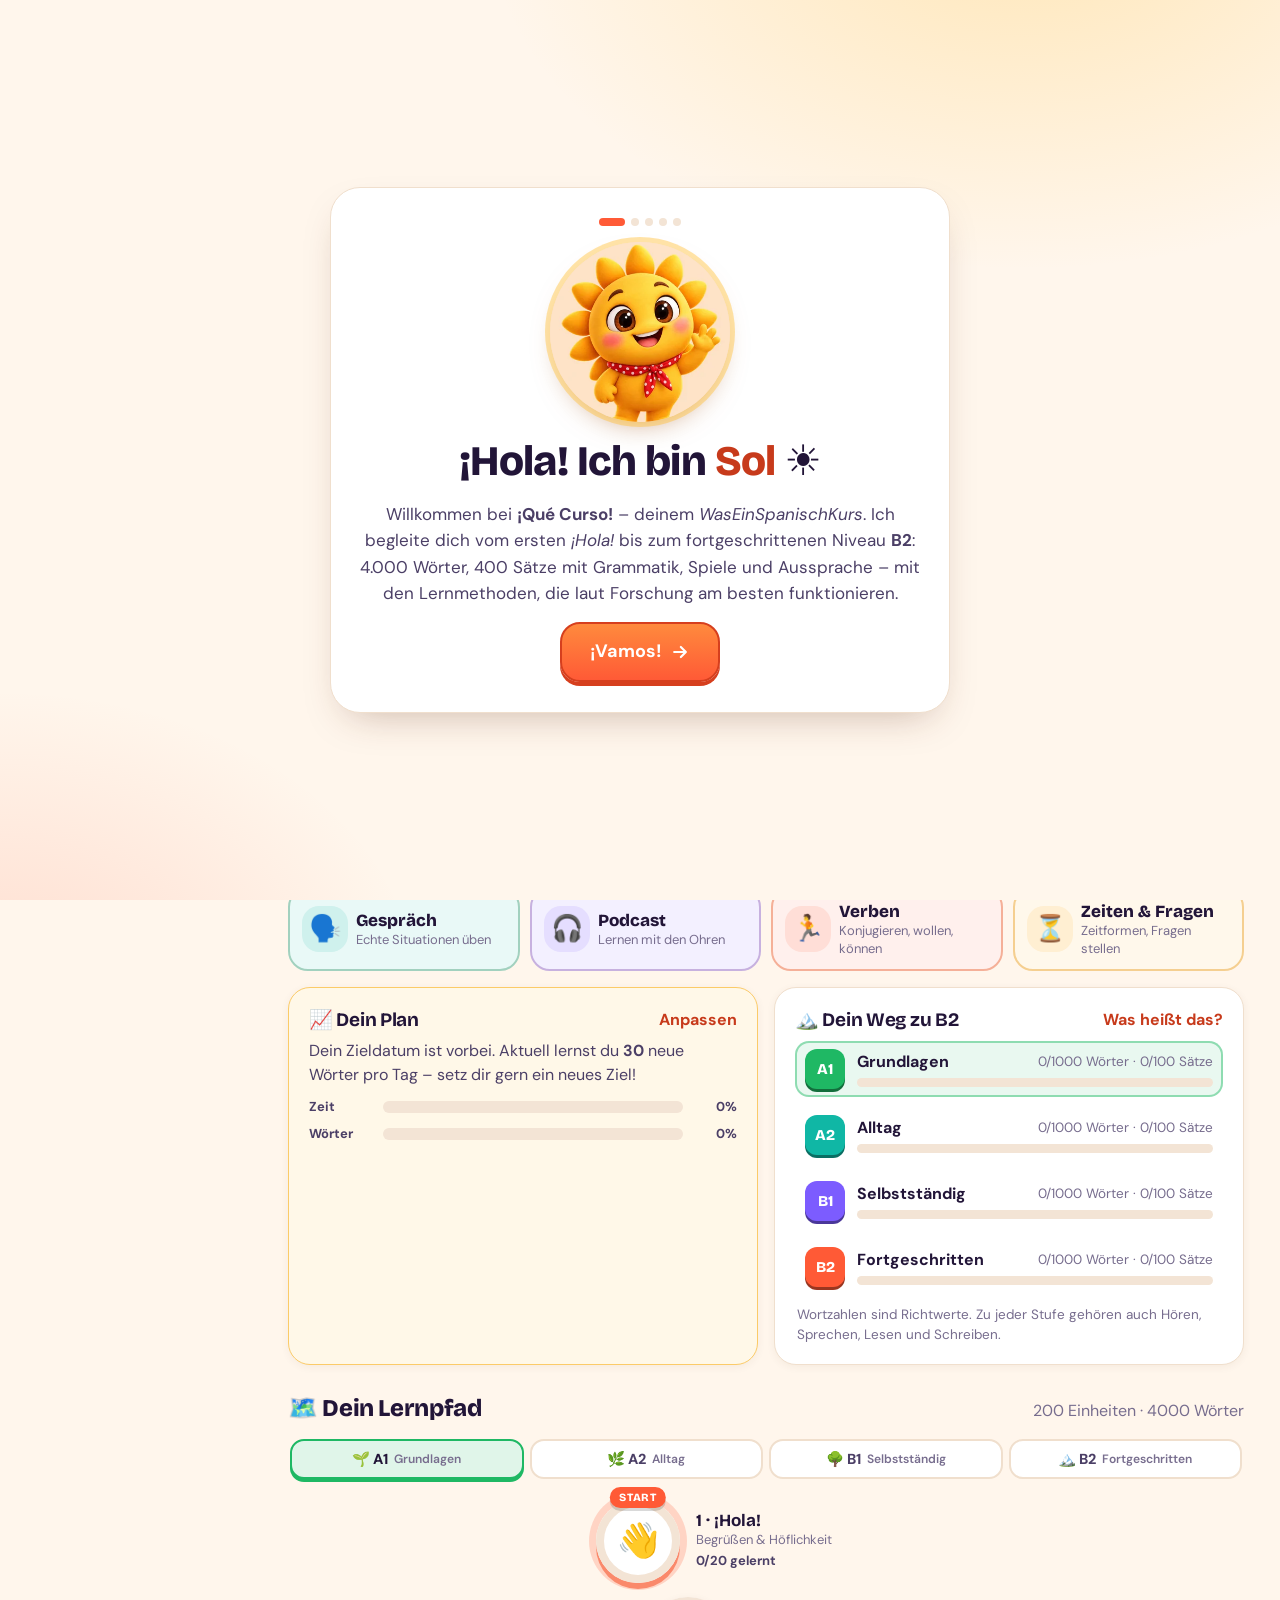
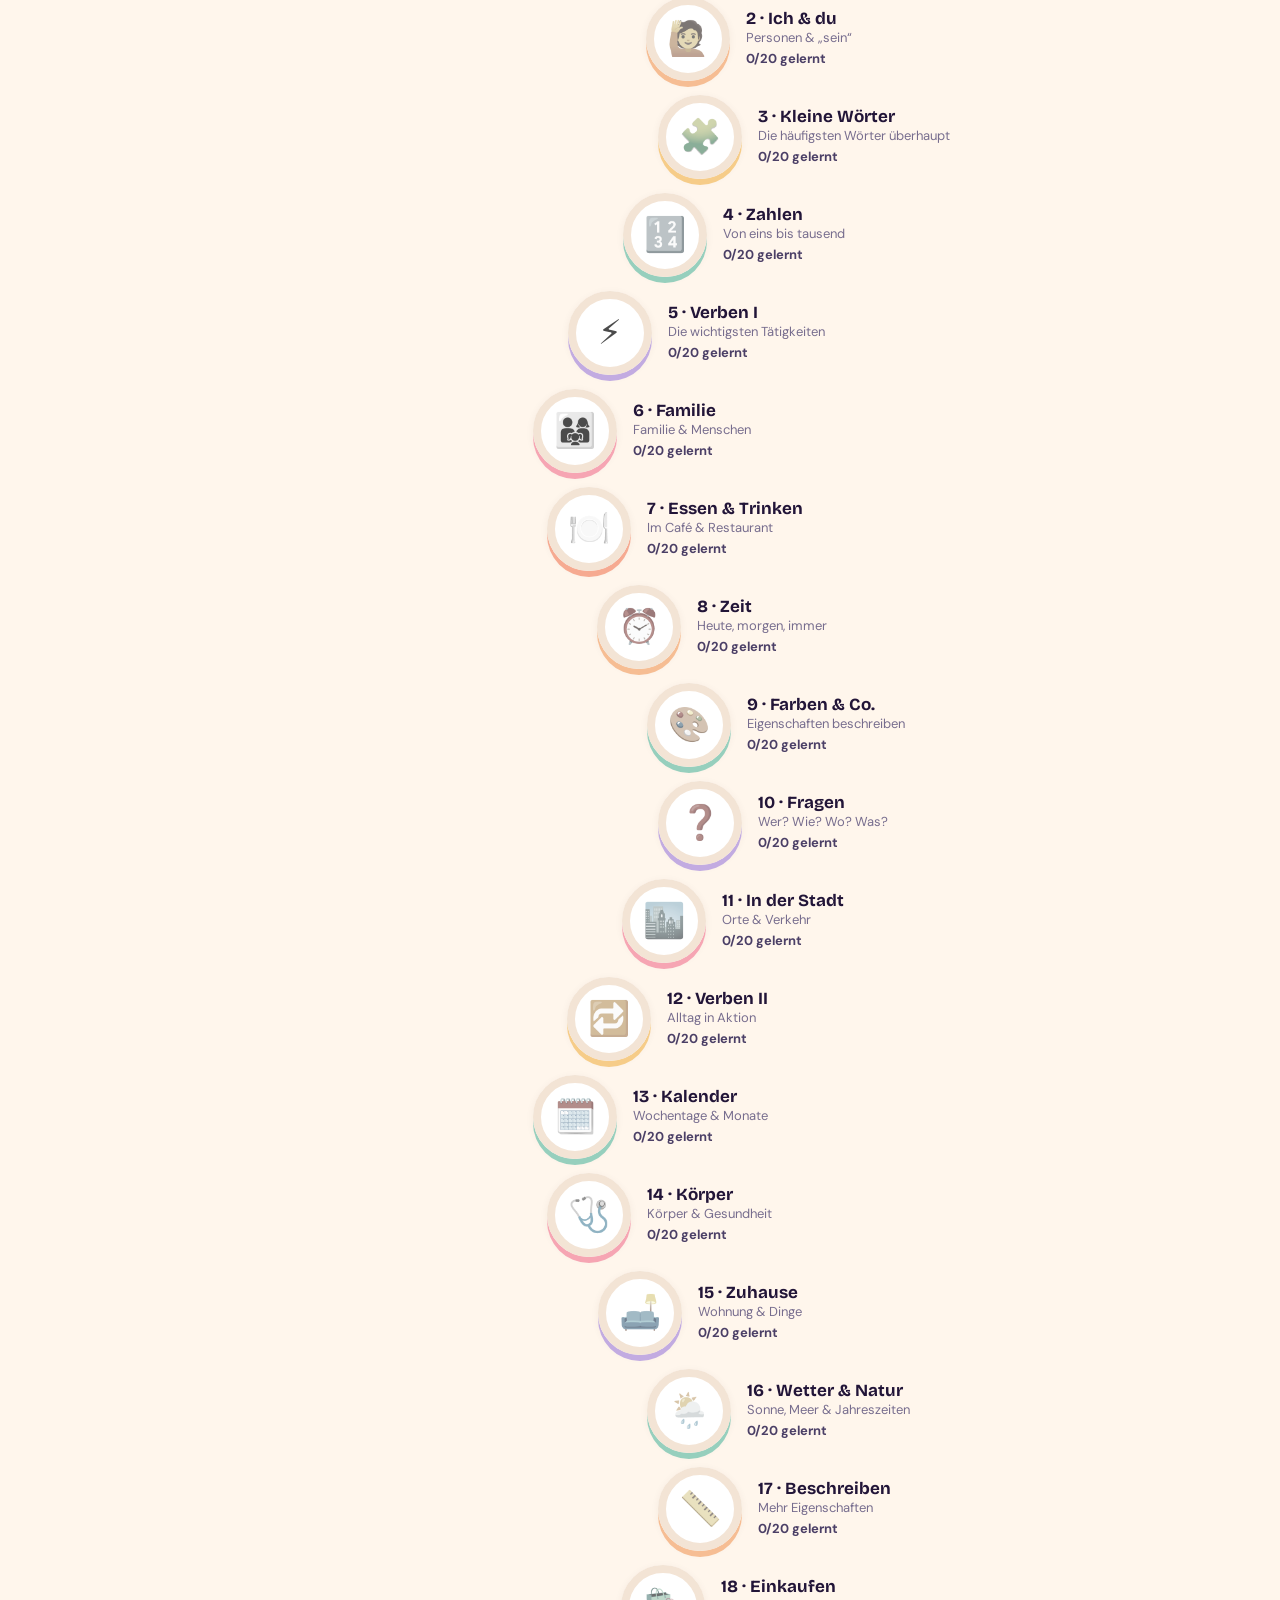
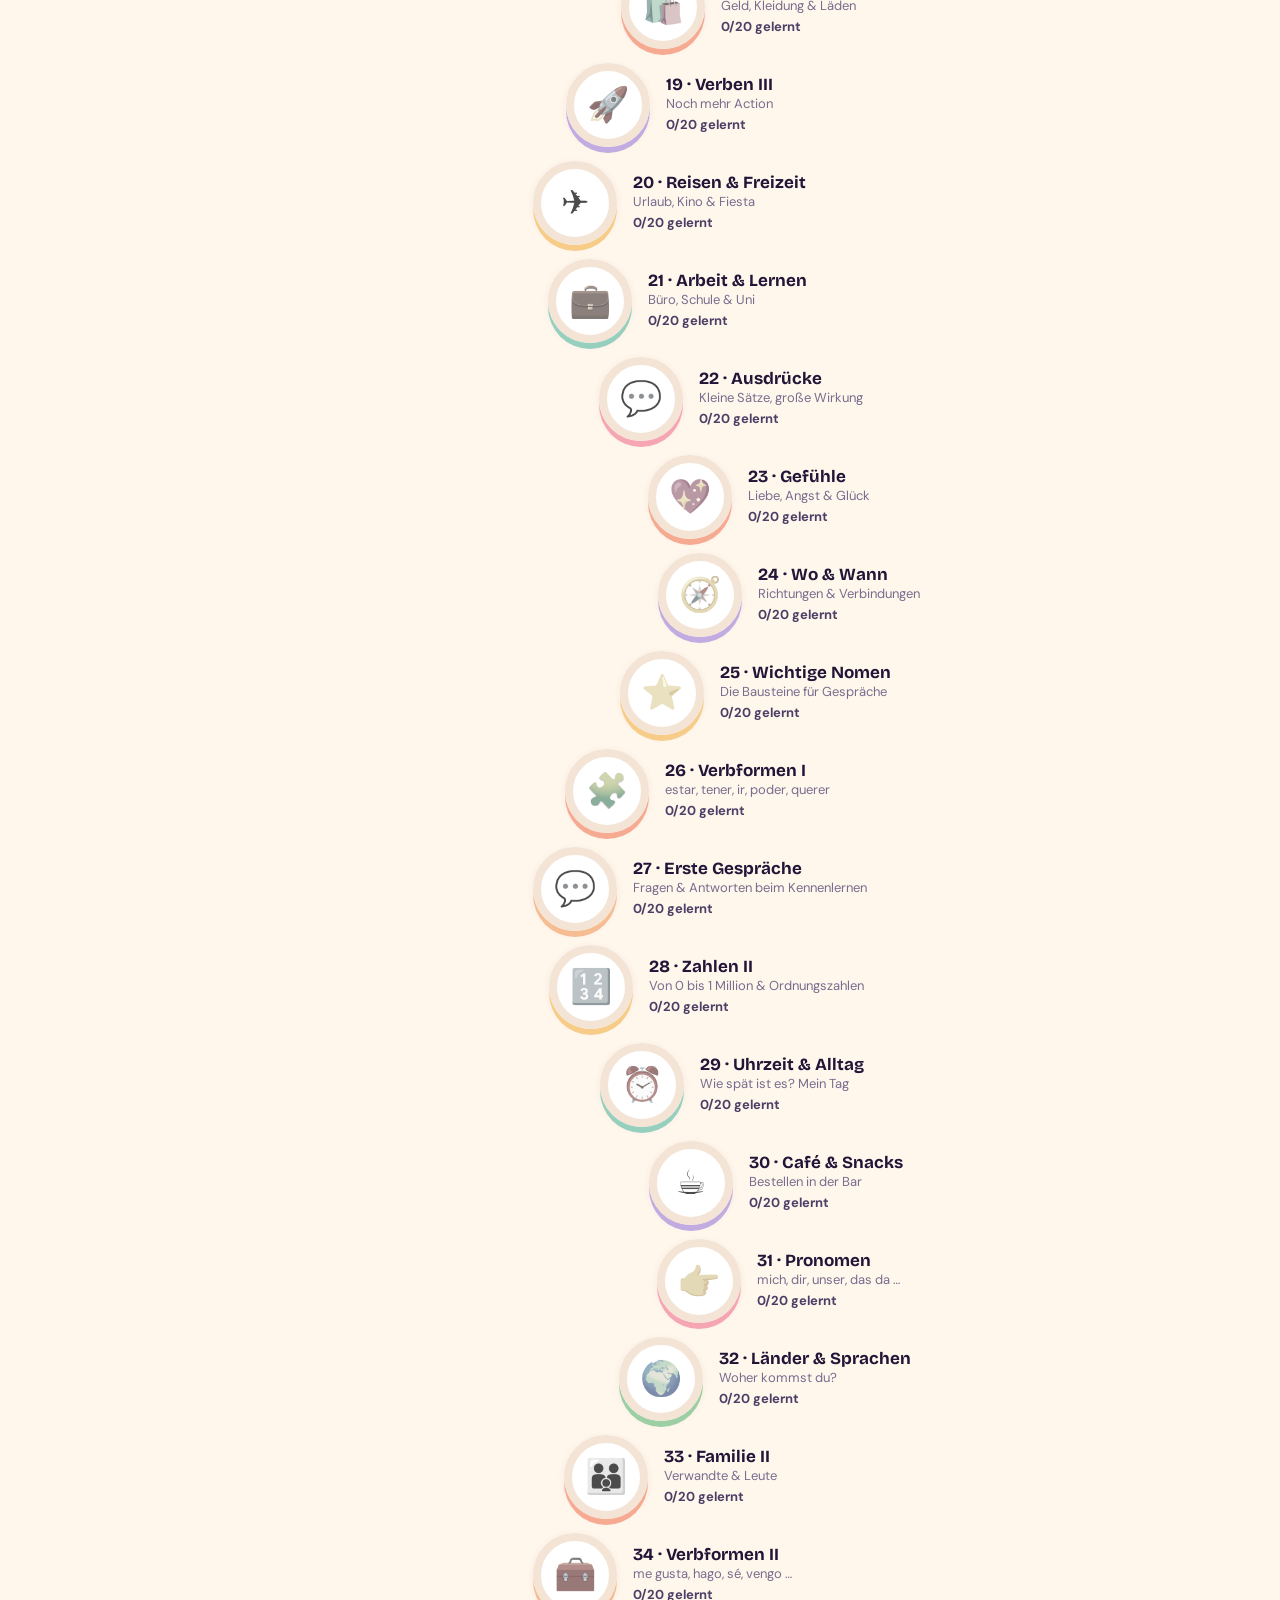
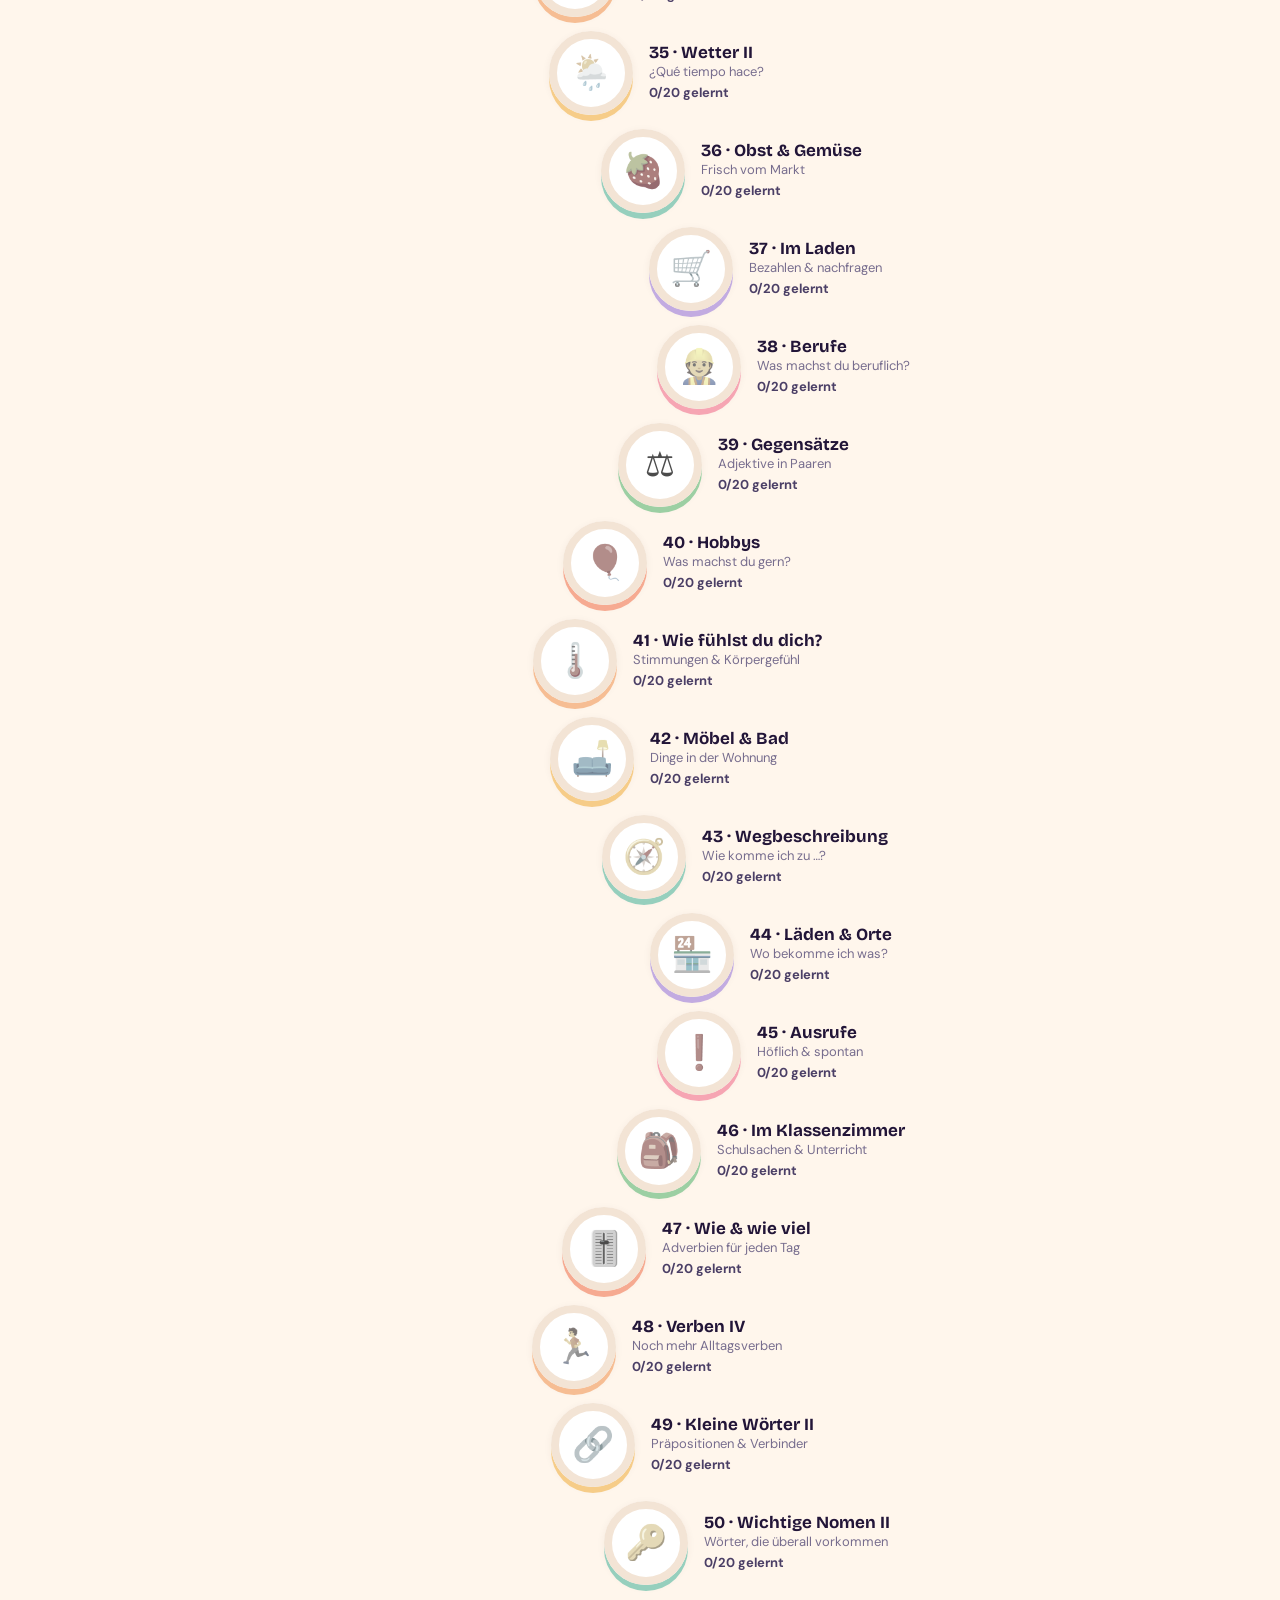
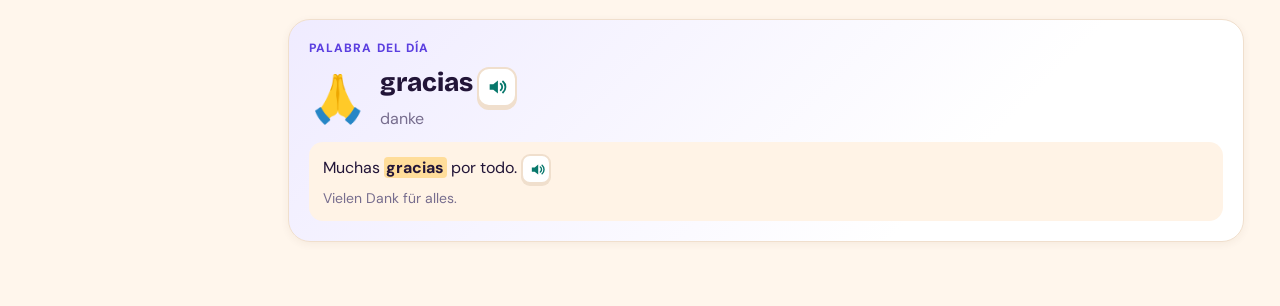
==== commit b813d66a: "Update 01.10.2026 13:01:31,78" ====
--- a/index.html
+++ b/index.html
@@ -20,6 +20,10 @@
   <link rel="stylesheet" href="css/styles.css">
   <link rel="stylesheet" href="css/extra.css">
   <link rel="stylesheet" href="css/verbs.css">
+  <link rel="stylesheet" href="css/talk.css">
+  <link rel="stylesheet" href="css/podcast.css">
+  <link rel="stylesheet" href="css/recs.css">
+  <link rel="stylesheet" href="css/mobile.css">
 </head>
 <body>
   <div id="app"></div>
@@ -47,6 +51,15 @@
   <script src="js/games.js"></script>
   <script src="js/screens.js"></script>
   <script src="js/screens-verbs.js"></script>
+  <script src="js/talk-a1.js"></script>
+  <script src="js/talk-a2.js"></script>
+  <script src="js/talk-b.js"></script>
+  <script src="js/talk-engine.js"></script>
+  <script src="js/talk.js"></script>
+  <script src="js/podcast-build.js"></script>
+  <script src="js/podcast.js"></script>
+  <script src="js/recs.js"></script>
+  <script src="js/screens-learn.js"></script>
   <script src="js/app.js"></script>
   <script src="js/pwa.js"></script>
 </body>
--- a/css/styles.css
+++ b/css/styles.css
@@ -499,7 +499,7 @@
 .range-row input[type=range] { flex: 1; accent-color: var(--primary); height: 28px; }
 .range-row output { min-width: 50px; text-align: center; font: 800 18px var(--font-d); padding: 4px 8px; border-radius: 10px; background: var(--surface-2); }
 .settings select, .settings input[type=date], .settings input[type=text], .ob-goal input[type=date] {
-  font: 600 15px var(--font); padding: 10px 12px; border-radius: 12px; border: 2px solid var(--line);
+  font: 600 16px var(--font); padding: 10px 12px; border-radius: 12px; border: 2px solid var(--line);
   background: var(--surface); color: var(--ink); max-width: 100%; min-width: 0;
 }
 .settings select { max-width: 280px; }
--- a/css/extra.css
+++ b/css/extra.css
@@ -83,7 +83,7 @@
 .gm-opt.on { border-color: var(--lc); background: color-mix(in srgb, var(--lc) 10%, var(--surface)); box-shadow: 0 3px 0 var(--lc); }
 .gm-custom { display: grid; grid-template-columns: 1fr 1fr; gap: 12px; }
 .gm-custom label { display: flex; flex-direction: column; gap: 6px; font-weight: 700; font-size: 14px; }
-.gm-custom input { font: 600 15px var(--font); padding: 10px 12px; border-radius: 12px; border: 2px solid var(--line); background: var(--surface); color: var(--ink); }
+.gm-custom input { font: 600 16px var(--font); padding: 10px 12px; border-radius: 12px; border: 2px solid var(--line); background: var(--surface); color: var(--ink); }
 .gm-calc { margin: 12px 0 16px; padding: 12px 14px; border-radius: 14px; background: color-mix(in srgb, var(--sun) 16%, var(--surface)); font-size: 15px; }
 
 /* ---------- Satz-Kurs ---------- */
--- a/css/verbs.css
+++ b/css/verbs.css
@@ -86,7 +86,7 @@
 .train-modal h4 { margin: 14px 0 6px; }
 .check-row { display: flex; align-items: center; gap: 10px; margin: 12px 0; cursor: pointer; }
 .check-row input { width: 20px; height: 20px; accent-color: var(--primary); }
-select.sel { width: 100%; padding: 11px 12px; border-radius: 12px; border: 2px solid var(--line); background: var(--surface); color: var(--ink); font: 600 15px var(--font); }
+select.sel { width: 100%; padding: 11px 12px; border-radius: 12px; border: 2px solid var(--line); background: var(--surface); color: var(--ink); font: 600 16px var(--font); }
 
 /* Zeiten & Fragen */
 .timeline { display: grid; grid-template-columns: 1fr; gap: 10px; margin: 6px 0 18px; }
--- a/css/talk.css
+++ b/css/talk.css
@@ -0,0 +1,139 @@
+/* ¡Qué Curso! – Gespräche (Liste + Chat). Handy zuerst: nichts darf seitlich herausragen. */
+
+/* ---------- Liste ---------- */
+.tk-how { margin: 4px 0 6px; padding: 14px 16px; }
+.tk-how summary { cursor: pointer; font-weight: 700; }
+.tk-how p { margin: 10px 0 0; font-size: 14.5px; color: var(--ink-2); line-height: 1.55; }
+.tk-lv { margin-top: 6px; }
+.tk-count { margin-left: auto; }
+.tk-grid { display: grid; grid-template-columns: repeat(auto-fill, minmax(min(300px, 100%), 1fr)); gap: 12px; }
+.tk-card { display: flex; align-items: flex-start; gap: 12px; min-width: 0; padding: 14px; text-align: left; border-radius: 20px; border: 2px solid var(--line); background: var(--surface); color: var(--ink); font: inherit; cursor: pointer;
+  box-shadow: 0 4px 0 color-mix(in srgb, var(--lc) 35%, var(--line)); transition: transform .15s; }
+.tk-card:hover { transform: translateY(-2px); }
+.tk-card.done { background: color-mix(in srgb, var(--lc) 6%, var(--surface)); }
+.tk-ic { flex: none; display: grid; place-items: center; width: 52px; height: 52px; border-radius: 16px; font-size: 28px; background: color-mix(in srgb, var(--lc) 16%, var(--surface)); }
+.tk-main { flex: 1; min-width: 0; display: grid; gap: 2px; }
+.tk-main b { font: 700 17px var(--font-d); }
+.tk-main > span { font-size: 13.5px; color: var(--muted); line-height: 1.35; }
+.tk-meta { margin-top: 4px; }
+.tk-meta em { font-style: normal; font-weight: 800; }
+.tk-meta .stars { color: var(--sun-ink); letter-spacing: 1px; }
+.tk-meta .new { color: var(--primary-ink); }
+
+/* ---------- Chat-Rahmen ---------- */
+.talk { position: fixed; inset: 0; z-index: 100; display: flex; flex-direction: column; min-height: 0; overflow: hidden;
+  background: radial-gradient(900px 400px at 50% -10%, color-mix(in srgb, var(--lc, var(--sun)) 16%, transparent), transparent 70%), var(--bg); }
+html.kb-open .talk { inset: auto; left: 0; right: 0; top: var(--vvt, 0px); height: var(--vvh, 100%); }
+.tk-top { display: flex; align-items: center; gap: 10px; flex: none; width: 100%; max-width: 760px; margin: 0 auto; padding: max(10px, env(safe-area-inset-top)) max(14px, env(safe-area-inset-right)) 10px max(14px, env(safe-area-inset-left)); }
+.tk-title { flex: 1; min-width: 0; display: flex; align-items: center; gap: 10px; }
+.tk-title > span { font-size: 28px; flex: none; }
+.tk-title > div { min-width: 0; }
+.tk-title b { display: block; font: 800 17px var(--font-d); overflow: hidden; text-overflow: ellipsis; white-space: nowrap; }
+.tk-title small { display: block; color: var(--muted); font-size: 12.5px; overflow: hidden; text-overflow: ellipsis; white-space: nowrap; }
+.tk-prog { flex: none; height: 8px; width: calc(100% - 28px); max-width: 732px; margin: 0 auto 6px; border-radius: 999px; background: var(--track); overflow: hidden; }
+.tk-prog i { display: block; height: 100%; width: 0; border-radius: inherit; background: linear-gradient(90deg, var(--sun), var(--primary)); transition: width .45s cubic-bezier(.3, 1.3, .5, 1); }
+.tk-body { flex: 1; min-height: 0; overflow-y: auto; -webkit-overflow-scrolling: touch; padding: 6px max(16px, env(safe-area-inset-right)) calc(24px + env(safe-area-inset-bottom)) max(16px, env(safe-area-inset-left)); }
+
+/* ---------- Einführung ---------- */
+.tk-intro { display: flex; flex-direction: column; gap: 12px; width: 100%; max-width: 620px; margin: 0 auto; }
+.tk-hero { display: flex; flex-direction: column; align-items: center; gap: 6px; text-align: center; }
+.tk-hero h2 { margin: 0; font-size: clamp(26px, 7vw, 34px); font-weight: 800; }
+.tk-big { font-size: 64px; line-height: 1; }
+.tk-setting { margin: 0; text-align: center; color: var(--ink-2); line-height: 1.5; }
+.tk-goal { padding: 12px 14px; border-radius: 16px; text-align: center; background: color-mix(in srgb, var(--sun) 18%, var(--surface)); border: 1px solid color-mix(in srgb, var(--sun) 50%, transparent); }
+.tk-intro h4 { margin: 8px 0 0; font-size: 16px; }
+.tk-words { display: grid; grid-template-columns: repeat(auto-fill, minmax(min(168px, 100%), 1fr)); gap: 8px; }
+.tk-word { display: grid; gap: 1px; min-width: 0; padding: 8px 12px; text-align: left; border-radius: 14px; border: 2px solid var(--line); background: var(--surface); color: var(--ink); font: inherit; cursor: pointer; }
+.tk-word b { font-size: 15px; color: var(--primary-ink); overflow-wrap: anywhere; }
+.tk-word small { color: var(--muted); font-size: 12.5px; overflow-wrap: anywhere; }
+.tk-seg button { white-space: normal; min-width: 0; padding-inline: 8px; }
+.tk-seg button:disabled { opacity: .45; cursor: not-allowed; }
+.tk-trans { margin: 2px 0; }
+
+/* ---------- Chat ---------- */
+.tk-chat { flex: 1; min-height: 0; overflow-y: auto; -webkit-overflow-scrolling: touch; display: flex; flex-direction: column; gap: 10px; width: 100%; max-width: 760px; margin: 0 auto; padding: 6px max(14px, env(safe-area-inset-right)) 12px max(14px, env(safe-area-inset-left)); }
+.tk-note { align-self: center; max-width: 92%; padding: 7px 12px; border-radius: 12px; text-align: center; font-size: 13.5px; color: var(--ink-2); background: color-mix(in srgb, var(--sun) 14%, var(--surface)); }
+.bub { display: flex; align-items: flex-end; gap: 8px; min-width: 0; animation: pop .22s; }
+.bub .av { flex: none; width: 40px; height: 40px; display: grid; place-items: center; font-size: 24px; border-radius: 50%; background: color-mix(in srgb, var(--lc, var(--sun)) 18%, var(--surface)); border: 2px solid color-mix(in srgb, var(--lc, var(--sun)) 40%, var(--line)); }
+.bub .b { min-width: 0; padding: 10px 13px; border-radius: 18px; background: var(--surface); border: 2px solid var(--line); overflow-wrap: anywhere; }
+.bub.them .b { max-width: calc(100% - 52px); border-bottom-left-radius: 6px; }
+.bub.me { justify-content: flex-end; }
+.bub.me .b { max-width: 90%; border-bottom-right-radius: 6px; background: color-mix(in srgb, var(--teal) 13%, var(--surface)); border-color: color-mix(in srgb, var(--teal) 42%, var(--line)); }
+.bub.me.good .b { background: color-mix(in srgb, var(--sun) 16%, var(--surface)); border-color: color-mix(in srgb, var(--sun) 60%, var(--line)); }
+.bub.me.shown .b { border-style: dashed; background: var(--surface); }
+.bub.me.miss .b { border-style: dashed; opacity: .75; background: var(--bad-bg); border-color: var(--bad); }
+.bub .es { font-size: 17px; font-weight: 600; line-height: 1.4; }
+.bub .de { margin-top: 3px; font-size: 14px; color: var(--muted); line-height: 1.35; }
+.hide-de .bub .de { display: none; }
+.b-tools { display: flex; align-items: center; gap: 8px; margin-top: 6px; }
+.no-audio .say { display: none; }
+.veiled .es, .veiled .de { filter: blur(7px); user-select: none; pointer-events: none; }
+.tk-peek { border: 0; padding: 4px 10px; border-radius: 999px; background: var(--surface-2); color: var(--ink-2); font: 700 12.5px var(--font); cursor: pointer; }
+.verdict { margin-top: 6px; font-size: 13.5px; font-weight: 700; display: flex; align-items: center; flex-wrap: wrap; gap: 6px; }
+.verdict.ok { color: var(--good-ink); }
+.verdict.good { color: var(--sun-ink); }
+.verdict.good b { font-weight: 700; color: var(--ink); }
+.verdict.shown, .verdict.miss { color: var(--muted); }
+.verdict.miss { color: var(--bad-ink); }
+.b.typing { display: flex; gap: 5px; padding: 14px 16px; }
+.b.typing i { width: 8px; height: 8px; border-radius: 50%; background: var(--muted); opacity: .5; animation: tkdot 1s infinite ease-in-out; }
+.b.typing i:nth-child(2) { animation-delay: .15s; } .b.typing i:nth-child(3) { animation-delay: .3s; }
+@keyframes tkdot { 0%, 80%, 100% { transform: translateY(0); opacity: .35; } 40% { transform: translateY(-5px); opacity: 1; } }
+
+/* ---------- Eingabe-Bereich ---------- */
+.tk-coach { display: flex; align-items: center; gap: 10px; padding: 9px 12px; border-radius: 16px; background: color-mix(in srgb, var(--lc, var(--sun)) 12%, var(--surface)); border: 1px solid color-mix(in srgb, var(--lc, var(--sun)) 35%, var(--line)); }
+.tk-coach:empty { display: none; }
+.tk-coach-ic { font-size: 22px; flex: none; }
+.tk-coach > div { min-width: 0; }
+.tk-coach small { display: block; font: 800 11px var(--font); letter-spacing: .08em; text-transform: uppercase; color: var(--muted); }
+.tk-coach b { display: block; font-size: 15.5px; line-height: 1.3; }
+.tk-help:empty { display: none; }
+.tk-hint { margin-top: 8px; padding: 10px 12px; border-radius: 14px; background: color-mix(in srgb, var(--violet) 9%, var(--surface)); border: 1px dashed color-mix(in srgb, var(--violet) 40%, transparent); font-size: 15px; display: flex; align-items: flex-start; gap: 10px; }
+.tk-hint-ic { flex: none; font-size: 20px; line-height: 1.3; }
+.tk-hint-main { min-width: 0; flex: 1; overflow-wrap: anywhere; }
+.tk-hint b { color: var(--primary-ink); }
+.tk-sol-actions { display: flex; align-items: center; flex-wrap: wrap; gap: 6px 8px; margin-top: 6px; }
+.tk-tiles { margin-top: 8px; display: grid; gap: 8px; }
+.tk-line { display: flex; flex-wrap: wrap; gap: 6px; min-height: 52px; padding: 8px; border-radius: 14px; border: 2px dashed var(--line); background: var(--surface); align-content: flex-start; }
+.tk-tiles .tile { padding: 8px 12px; font-size: 16px; }
+.tk-tiles .build-bank { min-height: 0; }
+.tk-tiles .tile:disabled { opacity: .3; }
+.tk-comp { padding: 10px 0 0; }
+.tk-form { display: flex; gap: 8px; align-items: stretch; }
+.tk-in { flex: 1; min-width: 0; padding: 13px 15px; font: 600 18px var(--font); color: var(--ink); border-radius: 16px; border: 2px solid var(--line); background: var(--surface); outline: none; }
+.tk-in:focus { border-color: var(--teal); box-shadow: 0 0 0 4px color-mix(in srgb, var(--teal) 22%, transparent); }
+.tk-send { flex: none; width: 54px; min-height: 0; padding: 0; border-radius: 16px; }
+.tk-comp .accents { display: grid; grid-template-columns: repeat(9, 1fr); margin-top: 8px; gap: 4px; }
+.tk-comp .acc { width: auto; min-width: 0; height: 38px; padding: 0; font-size: 17px; }
+.tk-speak { display: grid; justify-items: center; gap: 8px; padding: 4px 0; }
+.tk-speak .mic-big { width: 84px; height: 84px; }
+.tk-speak .mic-big .ic { width: 40px; height: 40px; }
+.tk-speak .mic-big:disabled { opacity: .5; cursor: not-allowed; animation: none; }
+.tk-mic-state { text-align: center; min-height: 2.6em; font-size: 14px; color: var(--ink-2); overflow-wrap: anywhere; }
+.tk-choices { display: grid; gap: 8px; }
+.tk-choice { display: flex; align-items: center; justify-content: space-between; gap: 10px; min-width: 0; padding: 12px 14px; text-align: left; border-radius: 16px; border: 2px solid var(--line); background: var(--surface); box-shadow: 0 3px 0 var(--line); color: var(--ink); font: 600 16.5px/1.3 var(--font); cursor: pointer; }
+.tk-choice > span:first-child { min-width: 0; overflow-wrap: anywhere; }
+.tk-choice:active:not(:disabled) { transform: translateY(2px); box-shadow: 0 1px 0 var(--line); }
+.tk-choice.right { border-color: var(--good); background: var(--good-bg); box-shadow: 0 3px 0 var(--good); }
+.tk-choice.wrong { border-color: var(--bad); background: var(--bad-bg); box-shadow: 0 3px 0 var(--bad); animation: shake .4s; opacity: .7; }
+.tk-choice.hint { border-color: var(--teal); box-shadow: 0 0 0 4px color-mix(in srgb, var(--teal) 25%, transparent); }
+.tk-tools { display: grid; grid-template-columns: repeat(auto-fit, minmax(0, 1fr)); gap: 6px; padding: 10px 0 calc(10px + env(safe-area-inset-bottom)); }
+.tk-tool { display: flex; flex-direction: column; align-items: center; justify-content: center; gap: 1px; min-width: 0; min-height: 46px; padding: 4px 4px; border-radius: 14px; border: 2px solid var(--line); background: var(--surface); color: var(--ink-2); font: 700 11.5px/1.15 var(--font); cursor: pointer; }
+.tk-tool .ti { font-size: 17px; line-height: 1; }
+.tk-tool:active { transform: translateY(1px); }
+.tk-dock { flex: none; width: 100%; max-height: 62%; overflow-y: auto; -webkit-overflow-scrolling: touch; border-top: 1px solid var(--line); background: color-mix(in srgb, var(--surface) 88%, transparent); backdrop-filter: blur(8px); -webkit-backdrop-filter: blur(8px); padding: 10px max(14px, env(safe-area-inset-right)) 0 max(14px, env(safe-area-inset-left)); }
+.tk-dock > * { max-width: 732px; margin-inline: auto; }
+
+/* ---------- Ergebnis ---------- */
+.tk-sum { max-width: 620px; }
+.tk-stars { font-size: 46px; line-height: 1; color: var(--sun); letter-spacing: 6px; text-shadow: 0 3px 0 rgba(160, 90, 0, .25); }
+.tk-review { display: grid; gap: 8px; width: 100%; text-align: left; }
+.rv { display: flex; gap: 10px; align-items: flex-start; padding: 10px 12px; border-radius: 14px; border: 2px solid var(--line); background: var(--surface); }
+.rv.perfect { border-color: color-mix(in srgb, var(--good) 55%, var(--line)); }
+.rv.good { border-color: color-mix(in srgb, var(--sun) 65%, var(--line)); }
+.rv-ic { flex: none; width: 26px; height: 26px; display: grid; place-items: center; border-radius: 8px; background: var(--surface-2); font-weight: 800; }
+.rv > div { min-width: 0; overflow-wrap: anywhere; }
+.rv-you { font-weight: 600; }
+.rv-model { margin-top: 2px; font-size: 14px; color: var(--ink-2); display: flex; flex-wrap: wrap; align-items: center; gap: 4px 6px; }
+.tk-sum-btns { display: grid; gap: 10px; width: 100%; margin-top: 4px; }
+.tk-sheet h3 { margin: 0 0 4px; font-size: 21px; }
--- a/css/podcast.css
+++ b/css/podcast.css
@@ -0,0 +1,56 @@
+/* ¡Qué Curso! – Podcast (Bildschirm + Player). Handy zuerst. */
+
+/* ---------- Bildschirm ---------- */
+.warn-card { margin: 12px 0; font-size: 14.5px; line-height: 1.5; background: color-mix(in srgb, var(--sun) 14%, var(--surface)); border-color: color-mix(in srgb, var(--sun) 55%, var(--line)); }
+.pod-hero { display: grid; gap: 10px; margin-top: 4px; background: linear-gradient(150deg, color-mix(in srgb, var(--violet) 11%, var(--surface)), var(--surface) 70%); }
+.pod-hero .plan-head h3 { margin: 0; }
+.pod-sub { margin: 0; }
+.pod-pick { display: grid; gap: 4px; }
+.pod-note { margin: 0; text-align: center; }
+.pod-unit .sel { flex: 1 1 200px; min-width: 0; }
+.pod-verbs .seg { margin-top: 8px; }
+.pod-verbs .tense-chips { margin-bottom: 4px; }
+.pod-modes { display: grid; gap: 10px; margin-top: 14px; }
+.pod-mode { display: flex; align-items: center; gap: 12px; min-width: 0; padding: 12px 14px; text-align: left; border-radius: 16px; border: 2px solid var(--line); background: var(--surface); box-shadow: 0 3px 0 var(--line); color: var(--ink); font: inherit; cursor: pointer; }
+.pod-mode:active { transform: translateY(2px); box-shadow: 0 1px 0 var(--line); }
+.pm-ic { flex: none; font-size: 28px; width: 44px; height: 44px; display: grid; place-items: center; border-radius: 14px; background: var(--surface-2); }
+.pod-mode > span:last-child { min-width: 0; }
+.pod-mode b { display: block; font: 800 17px var(--font-d); }
+.pod-mode small { display: block; color: var(--muted); font-size: 13.5px; line-height: 1.35; }
+
+/* ---------- Player ---------- */
+.pod { position: fixed; inset: 0; z-index: 100; display: flex; flex-direction: column; min-height: 0; overflow: hidden;
+  background: radial-gradient(900px 480px at 50% -10%, color-mix(in srgb, var(--violet) 22%, transparent), transparent 70%), radial-gradient(700px 400px at 100% 100%, color-mix(in srgb, var(--sun) 18%, transparent), transparent 70%), var(--bg); }
+html.kb-open .pod { inset: auto; left: 0; right: 0; top: var(--vvt, 0px); height: var(--vvh, 100%); }
+.pod-body { flex: 1; min-height: 0; overflow-y: auto; -webkit-overflow-scrolling: touch; display: flex; padding: 6px max(16px, env(safe-area-inset-left)) 12px; }
+.pod-stage { margin: auto; width: 100%; max-width: 560px; display: grid; justify-items: center; gap: 12px; }
+.pod-sol { width: 92px; height: 92px; object-fit: contain; filter: drop-shadow(0 6px 10px rgba(120, 60, 10, .2)); animation: sway 3.2s ease-in-out infinite; }
+.pod-card { width: 100%; min-height: 188px; display: grid; align-content: center; justify-items: center; gap: 6px; padding: 18px 16px; text-align: center; border-radius: 26px; background: var(--surface); border: 2px solid var(--line); box-shadow: 0 6px 0 var(--line); overflow-wrap: anywhere; }
+.pod-card.narr { background: color-mix(in srgb, var(--sun) 13%, var(--surface)); border-color: color-mix(in srgb, var(--sun) 55%, var(--line)); }
+.pod-tag { font: 800 11.5px var(--font); letter-spacing: .08em; text-transform: uppercase; color: var(--muted); min-height: 1.2em; }
+.pod-emoji { font-size: 52px; line-height: 1; }
+.pod-es { font: 800 clamp(26px, 8vw, 38px)/1.15 var(--font-d); color: var(--primary-ink); min-width: 0; }
+.pod-card.sentence .pod-es { font-size: clamp(20px, 5.6vw, 28px); font-weight: 700; line-height: 1.3; }
+.pod-card.narr .pod-es { color: var(--ink); font-size: clamp(22px, 6vw, 30px); }
+.pod-es.masked, .pod-de.masked { color: var(--muted); letter-spacing: .25em; }
+.pod-de { font-size: clamp(16px, 4.4vw, 20px); font-weight: 600; color: var(--ink-2); min-height: 1.3em; }
+.pod-state { min-height: 1.6em; font-weight: 800; font-size: 16px; color: var(--ink-2); text-align: center; }
+.pod-state[data-k="speak"] { color: var(--primary-ink); }
+.pod-wait { width: min(100%, 360px); height: 8px; border-radius: 999px; background: var(--track); overflow: hidden; }
+.pod-wait i { display: block; width: 0; height: 100%; border-radius: inherit; background: linear-gradient(90deg, var(--sun), var(--primary)); }
+
+.pod-dock { flex: none; padding: 10px max(18px, env(safe-area-inset-right)) calc(14px + env(safe-area-inset-bottom)) max(18px, env(safe-area-inset-left)); background: color-mix(in srgb, var(--surface) 88%, transparent); border-top: 1px solid var(--line); backdrop-filter: blur(8px); -webkit-backdrop-filter: blur(8px); }
+.pod-dock > * { max-width: 560px; margin-inline: auto; }
+.pod-seek .bar { height: 8px; }
+.pod-times { display: flex; justify-content: space-between; margin-top: 4px; font-size: 12.5px; color: var(--muted); font-variant-numeric: tabular-nums; }
+.pod-ctrl { display: flex; align-items: center; justify-content: center; gap: 10px; margin: 8px auto 4px; }
+.pod-btn { flex: none; display: grid; place-items: center; width: 48px; height: 48px; border: 2px solid var(--line); border-radius: 50%; background: var(--surface); color: var(--ink-2); cursor: pointer; transition: transform .1s; }
+.pod-btn .ic { width: 22px; height: 22px; }
+.pod-btn:active { transform: scale(.93); }
+.pod-btn.on { color: var(--violet-ink); border-color: var(--violet); background: color-mix(in srgb, var(--violet) 12%, var(--surface)); }
+.pod-btn.big { width: 76px; height: 76px; border-color: var(--primary-dk); background: linear-gradient(180deg, var(--primary-2), var(--primary)); color: #fff; box-shadow: 0 5px 0 var(--primary-dk), 0 14px 26px -10px rgba(214, 63, 30, .6); }
+.pod-btn.big .ic { width: 34px; height: 34px; }
+.pod-status { text-align: center; min-height: 1.4em; }
+.pod-end { display: flex; flex-direction: column; align-items: center; gap: 14px; width: 100%; max-width: 560px; margin: auto; text-align: center; }
+.pod-end h2 { margin: 0; font-size: clamp(26px, 7vw, 34px); font-weight: 800; }
+.pod-end p { margin: 0; }
--- a/css/recs.css
+++ b/css/recs.css
@@ -0,0 +1,47 @@
+/* ¡Qué Curso! – Empfehlungen (Startseite) und Bildschirm „Lernen“ */
+
+/* ---------- Empfehlungen ---------- */
+.recs { margin: 18px 0 6px; }
+.recs .sec-head { margin: 0 0 10px; }
+.recs .sec-head h2 { font-size: 22px; }
+.btn-link { border: 0; background: none; padding: 4px 0; font: 700 14px var(--font); cursor: pointer; }
+.rec-list { display: grid; grid-template-columns: 1fr; gap: 12px; }
+@media (min-width: 820px) { .rec-list { grid-template-columns: 1fr 1fr; } }
+.rec { display: flex; gap: 12px; min-width: 0; padding: 14px; border-radius: 22px; border: 2px solid color-mix(in srgb, var(--violet) 35%, var(--line));
+  background: linear-gradient(160deg, color-mix(in srgb, var(--violet) 9%, var(--surface)), var(--surface) 65%); box-shadow: 0 4px 0 color-mix(in srgb, var(--violet) 25%, var(--line)); }
+.rec-ic { flex: none; display: grid; place-items: center; width: 48px; height: 48px; border-radius: 15px; font-size: 26px; background: color-mix(in srgb, var(--violet) 16%, var(--surface)); }
+.rec-main { flex: 1; min-width: 0; }
+.rec-tag { font: 800 11.5px var(--font); letter-spacing: .05em; text-transform: uppercase; color: var(--violet-ink); }
+.rec-tag span { color: var(--muted); }
+.rec-main > b { display: block; margin: 2px 0 4px; font: 800 18px var(--font-d); }
+.rec-main p { margin: 0 0 6px; font-size: 14.5px; line-height: 1.45; color: var(--ink-2); }
+.rec-why { margin: 0 0 6px; font-size: 13.5px; color: var(--muted); }
+.rec-why summary { cursor: pointer; font-weight: 800; color: var(--violet-ink); }
+.rec-main .rec-why p { margin: 4px 0 0; font-size: 13.5px; color: var(--muted); }
+.rec-main .row { margin-top: 8px; }
+.rec-next { margin: 10px 2px 0; padding: 10px 14px; border-radius: 14px; background: var(--surface-2); font-size: 14px; color: var(--ink-2); }
+.recs-modal h2 { margin: 0 36px 4px 0; font-size: 24px; }
+.rec-all { display: grid; gap: 8px; margin-top: 12px; }
+.rec-row { display: flex; align-items: center; gap: 10px; min-width: 0; padding: 8px 10px; border-radius: 14px; border: 1px solid var(--line); background: var(--surface); }
+.rec-row .rec-ic { width: 40px; height: 40px; font-size: 22px; border-radius: 12px; }
+.rec-row .rec-main b { margin: 0; font-size: 15.5px; }
+.rec-row .rec-main small { color: var(--muted); font-size: 12.5px; }
+.rec-row.locked { opacity: .7; }
+.rec-row.done .rec-main b { color: var(--muted); }
+.rec-row.open { border-color: color-mix(in srgb, var(--violet) 45%, var(--line)); }
+
+/* ---------- Bildschirm „Lernen“ ---------- */
+.learn-grid { display: grid; grid-template-columns: 1fr; gap: 12px; }
+@media (min-width: 720px) { .learn-grid { grid-template-columns: 1fr 1fr; } }
+.learn-card { display: flex; gap: 14px; min-width: 0; padding: 16px; border-radius: 22px; text-decoration: none; color: var(--ink);
+  background: color-mix(in srgb, var(--ac) 8%, var(--surface)); border: 2px solid color-mix(in srgb, var(--ac) 35%, var(--line)); box-shadow: 0 4px 0 color-mix(in srgb, var(--ac) 30%, var(--line)); transition: transform .15s; }
+.learn-card:hover { transform: translateY(-2px); }
+.lc-ic { flex: none; display: grid; place-items: center; width: 56px; height: 56px; border-radius: 18px; font-size: 30px; background: color-mix(in srgb, var(--ac) 20%, var(--surface)); }
+.lc-main { flex: 1; min-width: 0; display: grid; gap: 4px; }
+.lc-main b { font: 800 20px var(--font-d); }
+.lc-text { font-size: 14px; color: var(--muted); line-height: 1.4; }
+.learn-card .bar { height: 9px; margin-top: 4px; }
+.learn-card .bar i { background: var(--ac); }
+.lc-foot { display: flex; justify-content: space-between; flex-wrap: wrap; gap: 2px 10px; font-size: 13px; font-weight: 700; color: var(--ink-2); }
+.lc-foot em { font-style: normal; color: var(--primary-ink); }
+.learn-extra { margin-top: 16px; }
--- a/css/mobile.css
+++ b/css/mobile.css
@@ -0,0 +1,124 @@
+/* ¡Qué Curso! – Handy-Feinschliff (wird zuletzt geladen).
+ * Ziel: Alles bleibt innerhalb des Bildschirmrands – ohne seitliches Scrollen, auch bei 320 px Breite (iPhone SE) –,
+ * Eingabefelder zoomen auf dem iPhone nicht, die Tastatur verdeckt nichts, Notch und Home-Balken werden respektiert.
+ * Geprüft mit tools/gen-mobile.js (fünf Handy-Breiten × alle Bildschirme). */
+
+html { overflow-x: clip; }
+body { overflow-x: clip; overflow-wrap: break-word; -webkit-tap-highlight-color: transparent; }
+.main, .view, .card, .modal, .settings > * { min-width: 0; }
+button, a, input, select, summary, label { touch-action: manipulation; }
+img, video, canvas { max-width: 100%; }
+
+/* Seiten-Ränder inkl. Notch im Querformat */
+.view { padding-left: max(16px, env(safe-area-inset-left)); padding-right: max(16px, env(safe-area-inset-right)); }
+@media (min-width: 960px) { .view { padding-left: 36px; padding-right: 36px; } }
+
+/* Tastatur offen: untere Leiste weg, Vollbild-Ansichten nutzen nur den sichtbaren Bereich (Variablen setzt app.js) */
+html.kb-open .bottom-nav { display: none; }
+html.kb-open .session, html.kb-open .game-ov, html.kb-open .onboard { inset: auto; left: 0; right: 0; top: var(--vvt, 0px); height: var(--vvh, 100%); }
+
+/* Mobil-Browser: 100vh ist höher als der sichtbare Bereich → dvh, wo vorhanden */
+@supports (height: 100dvh) {
+  #app { min-height: 100dvh; }
+  .modal { max-height: calc(100dvh - 32px); }
+  @media (max-width: 560px) { .modal { max-height: 90dvh; } }
+  .s-sheet { max-height: 72dvh; }
+}
+
+/* ---------- Obere Leiste: passt auch auf 320 px ---------- */
+@media (max-width: 600px) {
+  .topbar { gap: 8px; padding: 8px max(12px, env(safe-area-inset-right)) 8px max(12px, env(safe-area-inset-left)); }
+  .brand-mini b { display: none; }
+  .brand-mini .sol-img, .brand-mini .mascot { width: 36px; height: 36px; }
+  .top-right { gap: 6px; min-width: 0; }
+  .chip-top { padding: 5px 9px; gap: 3px; font-size: 13.5px; }
+  .xp-l { display: none; }
+  .top-right .icon-btn { width: 36px; height: 36px; border-radius: 12px; }
+  .top-right .icon-btn .ic { width: 20px; height: 20px; }
+}
+@media (min-width: 380px) and (max-width: 600px) { .brand-mini b { display: inline; font-size: 15px; } }
+
+/* ---------- Untere Leiste: 5 Einträge ---------- */
+.bottom-nav { grid-template-columns: repeat(5, 1fr); padding-left: max(6px, env(safe-area-inset-left)); padding-right: max(6px, env(safe-area-inset-right)); }
+.bottom-nav .nav-a { min-width: 0; font-size: 11px; }
+.bottom-nav .nav-a span { max-width: 100%; overflow: hidden; text-overflow: ellipsis; white-space: nowrap; }
+
+/* ---------- Reihen mit vielen Chips: umbrechen statt seitlich scrollen ---------- */
+.lv-tabs, .filters { flex-wrap: wrap; overflow: visible; gap: 6px; }
+.lv-tab { flex: 1 1 calc(50% - 6px); justify-content: center; flex-wrap: wrap; text-align: center; padding-inline: 8px; }
+@media (min-width: 640px) { .lv-tab { flex: 1 1 0; } }
+.fchip { flex: 0 1 auto; }
+.tabs { display: grid; grid-template-columns: repeat(2, minmax(0, 1fr)); overflow: visible; gap: 6px; padding-inline: 0; }
+.tab { text-align: center; padding-inline: 8px; }
+@media (min-width: 720px) { .tabs { display: flex; flex-wrap: wrap; } .tab { flex: 0 1 auto; } }
+
+/* Lernpfad: die Wellenbewegung bleibt im Rand */
+.path { padding-inline: calc(var(--k) * 68px); }
+.pn { width: min(340px, 100%); }
+
+/* Tabellen schrumpfen statt zu scrollen */
+.cj-multi-wrap, .g-table-wrap { overflow-x: visible; }
+.cj-multi, .g-table { min-width: 0; table-layout: auto; }
+@media (max-width: 560px) {
+  .cj-multi, .g-table { font-size: 13.5px; }
+  .cj-multi th, .cj-multi td, .g-table th, .g-table td { padding: 6px 5px; }
+  .cj-multi td button { font-size: 14px; overflow-wrap: anywhere; }
+}
+
+/* Raster mit festen Mindestbreiten dürfen nie breiter als der Bildschirm werden */
+.g-cards { grid-template-columns: repeat(auto-fill, minmax(min(260px, 100%), 1fr)); }
+.g-ff { grid-template-columns: repeat(auto-fill, minmax(min(240px, 100%), 1fr)); }
+.game-grid { grid-template-columns: repeat(auto-fill, minmax(min(240px, 100%), 1fr)); }
+.topic-grid { grid-template-columns: repeat(auto-fill, minmax(min(280px, 100%), 1fr)); }
+.cmp-grid { grid-template-columns: repeat(auto-fit, minmax(min(240px, 100%), 1fr)); }
+.qw-grid { grid-template-columns: repeat(auto-fill, minmax(min(290px, 100%), 1fr)); }
+.ach-grid { grid-template-columns: repeat(auto-fill, minmax(min(150px, 100%), 1fr)); }
+
+/* Start-Karten: auf dem Handy 2 × 2 */
+.area-cards { grid-template-columns: repeat(2, minmax(0, 1fr)); gap: 10px; }
+.area-card { flex-direction: column; align-items: flex-start; gap: 8px; padding: 12px; min-width: 0; }
+.area-card .ar-ic { width: 46px; height: 46px; font-size: 26px; }
+.area-card > div { min-width: 0; }
+.area-card b { font-size: 17px; }
+.area-card span:not(.ar-ic) { font-size: 13px; line-height: 1.35; display: block; }
+@media (min-width: 900px) { .area-cards { grid-template-columns: repeat(4, minmax(0, 1fr)); } .area-card { flex-direction: row; align-items: center; } }
+
+/* Einstellungen */
+.settings select { max-width: 100%; }
+.set-row { flex-wrap: wrap; }
+.set-row > * { min-width: 0; }
+.set-row > div:first-child { flex: 1 1 200px; }
+.seg button { white-space: normal; min-width: 0; }
+.preset-row { min-width: 0; }
+.range-row { min-width: 0; }
+
+/* Feldgrößen < 16 px lässt iOS beim Antippen heranzoomen */
+.settings select, .settings input[type=date], .settings input[type=text], .ob-goal input[type=date], .gm-custom input, select.sel { font-size: 16px; }
+
+/* Lange Wörter in Karten und Blasen umbrechen */
+.bubble-text, .sr-main, .wt, .tc-main, .pn-label, .lv-mid, .um-head > div, .sh-answer, .sh-sent, .intro-ex, .wm-ex { overflow-wrap: anywhere; }
+.wt span { white-space: normal; }
+
+/* Sehr schmale Handys (320 px) */
+@media (max-width: 360px) {
+  .view { padding-left: max(12px, env(safe-area-inset-left)); padding-right: max(12px, env(safe-area-inset-right)); }
+  .hero { padding: 20px 16px; border-radius: 26px; }
+  .page-head h1 { font-size: 28px; }
+  .btn.huge { padding: 14px 16px; font-size: 17px; }
+  .modal { padding: 24px 16px 18px; }
+  .kpi span { font-size: 11px; letter-spacing: 0; }
+}
+
+/* Spiele: Kopfzeile bricht um, Raster bleiben im Rand */
+.onboard { overflow-x: hidden; }
+.g-top { flex-wrap: wrap; gap: 8px 10px; padding-left: max(16px, env(safe-area-inset-left)); padding-right: max(16px, env(safe-area-inset-right)); }
+.g-title { min-width: 0; flex: 1 1 120px; overflow: hidden; text-overflow: ellipsis; white-space: nowrap; font-size: 18px; }
+.g-hud { flex-wrap: wrap; justify-content: flex-end; margin-left: auto; min-width: 0; gap: 6px; }
+.hud-pill { padding: 5px 10px; font-size: 14px; }
+.g-stage { padding-left: max(16px, env(safe-area-inset-left)); padding-right: max(16px, env(safe-area-inset-right)); }
+.pj-grid { grid-template-columns: repeat(3, minmax(0, 1fr)); }
+.pj { min-width: 0; padding: 8px; font-size: 15px; overflow-wrap: anywhere; }
+.pairs { grid-template-columns: repeat(2, minmax(0, 1fr)); }
+.pcard { min-width: 0; overflow-wrap: anywhere; }
+.blitz-btns { grid-template-columns: repeat(2, minmax(0, 1fr)); }
+.blitz-btns .btn { min-width: 0; padding-inline: 8px; }
